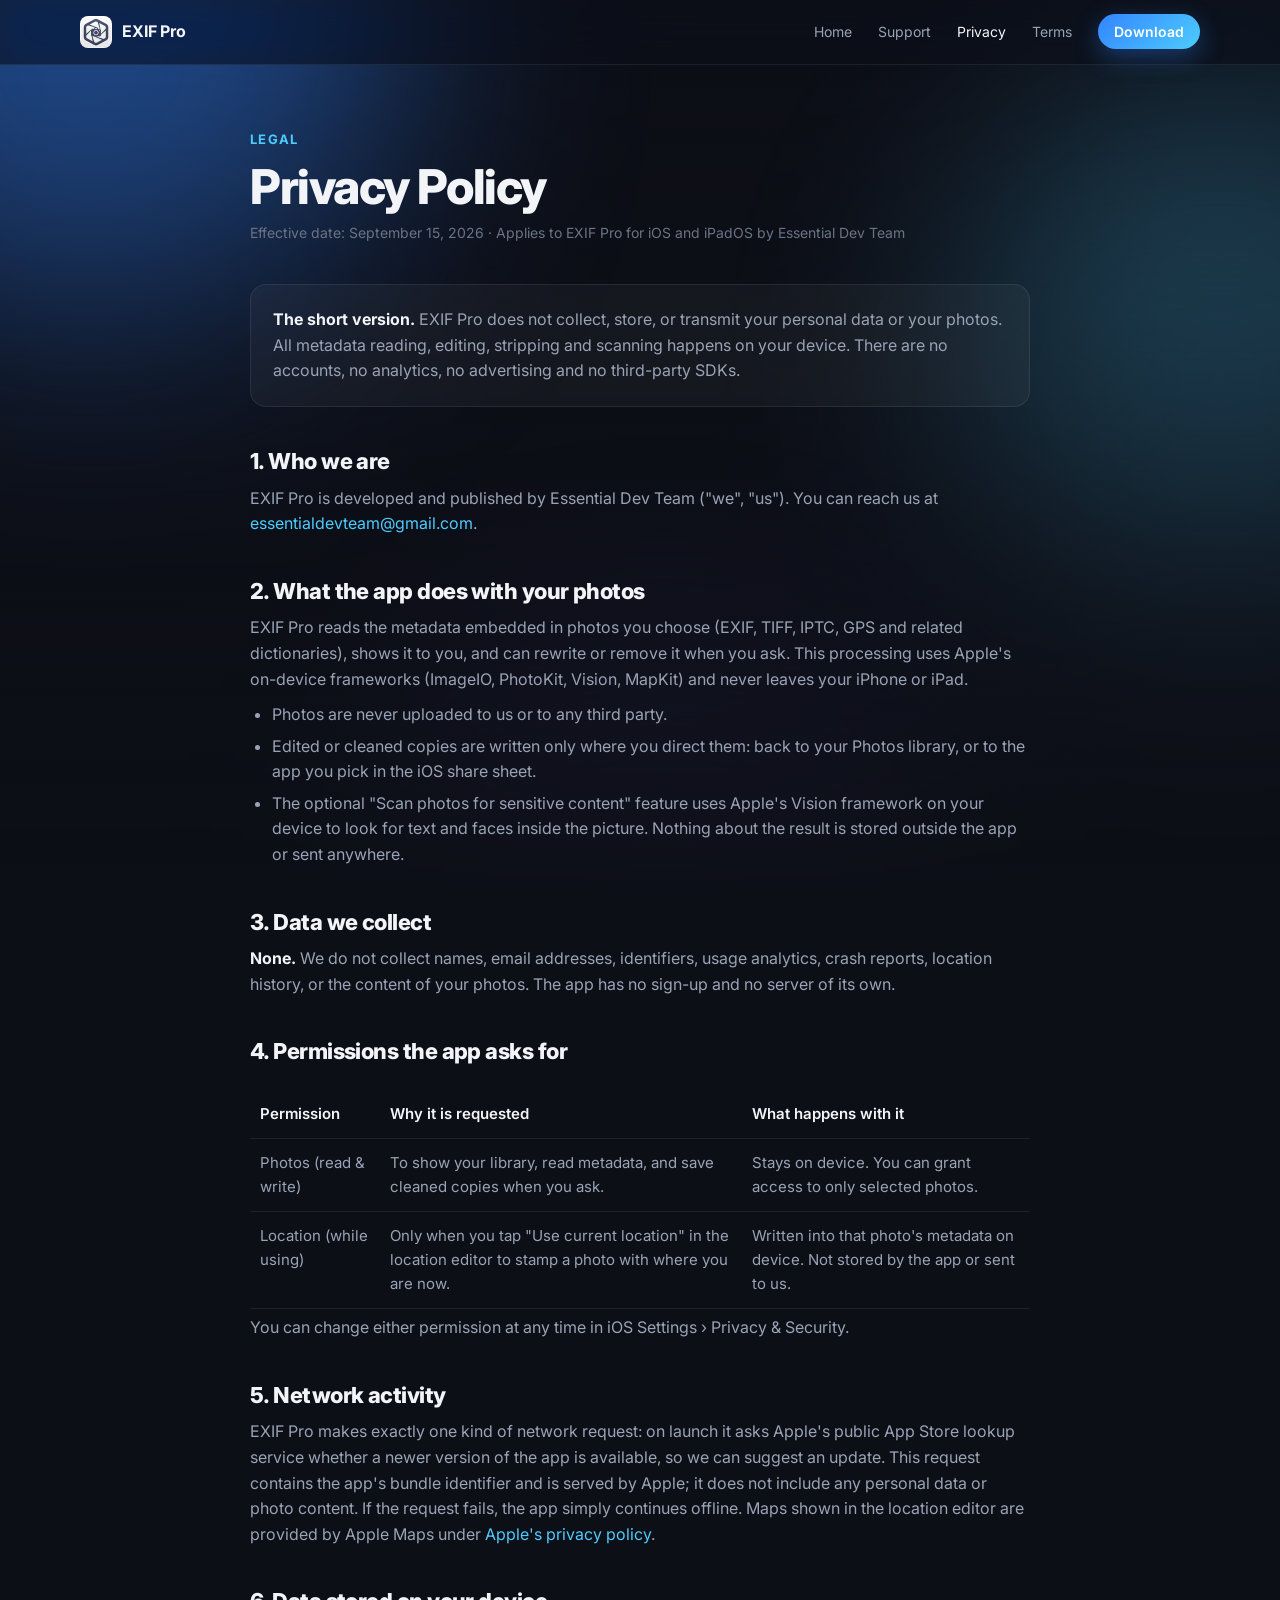
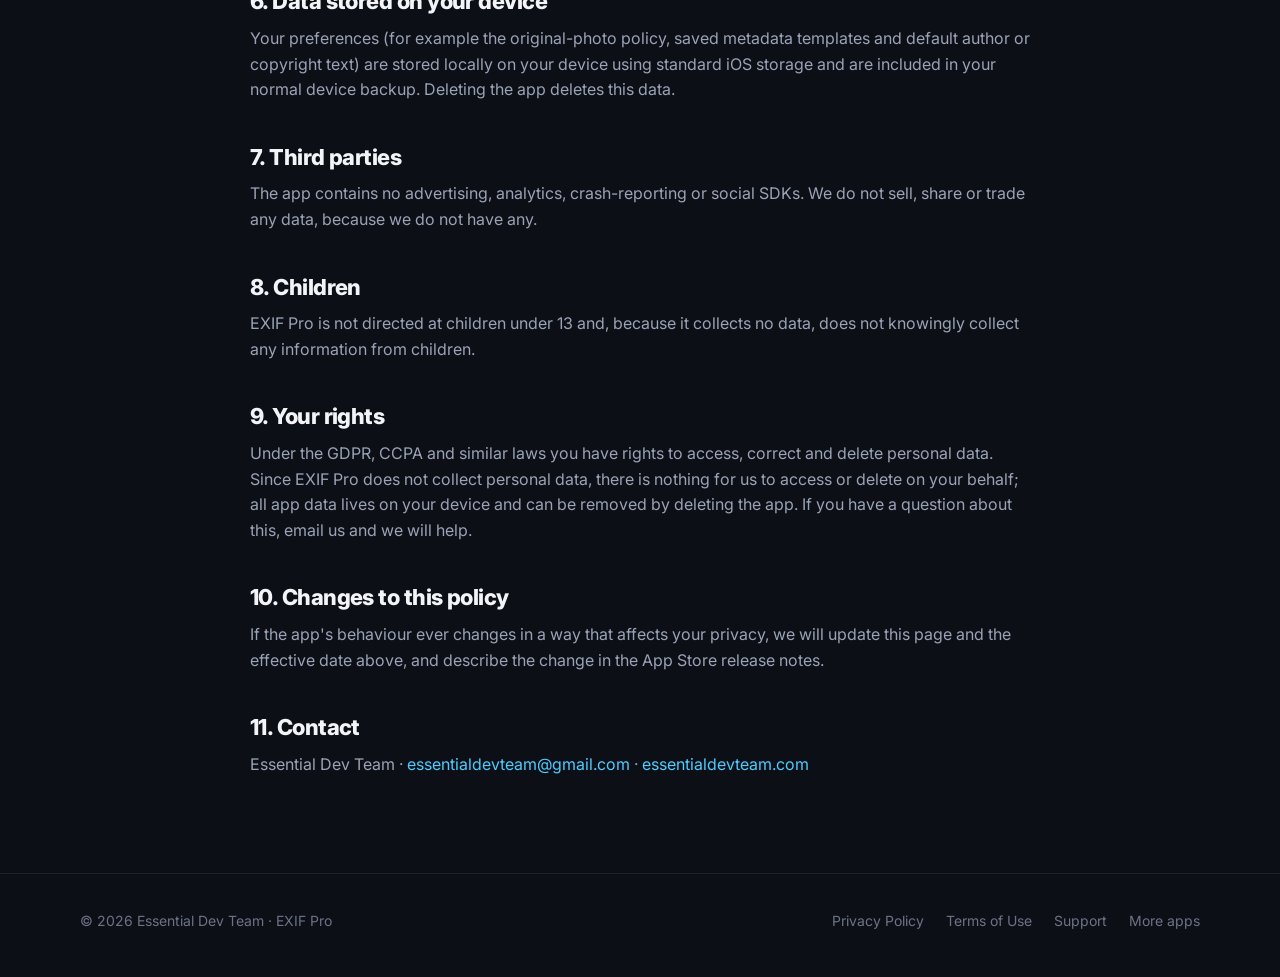
==== privacy.html @ 6c981240 "EXIF Pro website: landing, privacy policy, terms, support Co-Authored-By: Claude Fable 5.1 <noreply@" ====
<!DOCTYPE html>
<html lang="en">
<head>
  <meta charset="UTF-8" />
  <meta name="viewport" content="width=device-width, initial-scale=1.0" />
  <title>Privacy Policy — EXIF Pro</title>
  <meta name="description" content="EXIF Pro privacy policy. The app processes photos entirely on your device, collects no personal data, and uses no analytics, ads or accounts." />
  <link rel="icon" type="image/png" href="assets/icon-64.png" />
  <link rel="apple-touch-icon" href="assets/icon-180.png" />
  <link rel="preconnect" href="https://fonts.googleapis.com" />
  <link rel="preconnect" href="https://fonts.gstatic.com" crossorigin />
  <link href="https://fonts.googleapis.com/css2?family=Inter:wght@400;500;600;700;800&display=swap" rel="stylesheet" />
  <link rel="stylesheet" href="style.css" />
</head>
<body>
  <div class="aurora" aria-hidden="true"><span class="o1"></span><span class="o2"></span><span class="o3"></span></div>

  <header class="nav">
    <div class="container">
      <a class="brand" href="index.html"><img src="assets/icon-64.png" alt="" width="32" height="32" /> EXIF Pro</a>
      <button class="nav-toggle" id="navToggle" aria-label="Toggle menu" aria-expanded="false">☰</button>
      <ul class="nav-links" id="navLinks">
        <li><a href="index.html">Home</a></li>
        <li><a href="support.html">Support</a></li>
        <li><a href="privacy.html" class="active">Privacy</a></li>
        <li><a href="terms.html">Terms</a></li>
        <li><a class="cta" href="https://apps.apple.com/app/id6774123180">Download</a></li>
      </ul>
    </div>
  </header>

  <main class="page">
    <div class="container">
      <div class="kicker">Legal</div>
      <h1>Privacy Policy</h1>
      <p class="meta">Effective date: September 15, 2026 · Applies to EXIF Pro for iOS and iPadOS by Essential Dev Team</p>

      <div class="box">
        <p><b style="color:var(--text)">The short version.</b> EXIF Pro does not collect, store, or transmit your personal data or your photos. All metadata reading, editing, stripping and scanning happens on your device. There are no accounts, no analytics, no advertising and no third-party SDKs.</p>
      </div>

      <h2>1. Who we are</h2>
      <p>EXIF Pro is developed and published by Essential Dev Team ("we", "us"). You can reach us at <a href="mailto:essentialdevteam@gmail.com">essentialdevteam@gmail.com</a>.</p>

      <h2>2. What the app does with your photos</h2>
      <p>EXIF Pro reads the metadata embedded in photos you choose (EXIF, TIFF, IPTC, GPS and related dictionaries), shows it to you, and can rewrite or remove it when you ask. This processing uses Apple's on-device frameworks (ImageIO, PhotoKit, Vision, MapKit) and never leaves your iPhone or iPad.</p>
      <ul>
        <li>Photos are never uploaded to us or to any third party.</li>
        <li>Edited or cleaned copies are written only where you direct them: back to your Photos library, or to the app you pick in the iOS share sheet.</li>
        <li>The optional "Scan photos for sensitive content" feature uses Apple's Vision framework on your device to look for text and faces inside the picture. Nothing about the result is stored outside the app or sent anywhere.</li>
      </ul>

      <h2>3. Data we collect</h2>
      <p><b style="color:var(--text)">None.</b> We do not collect names, email addresses, identifiers, usage analytics, crash reports, location history, or the content of your photos. The app has no sign-up and no server of its own.</p>

      <h2>4. Permissions the app asks for</h2>
      <div class="table-wrap">
      <table>
        <tr><th>Permission</th><th>Why it is requested</th><th>What happens with it</th></tr>
        <tr><td>Photos (read &amp; write)</td><td>To show your library, read metadata, and save cleaned copies when you ask.</td><td>Stays on device. You can grant access to only selected photos.</td></tr>
        <tr><td>Location (while using)</td><td>Only when you tap "Use current location" in the location editor to stamp a photo with where you are now.</td><td>Written into that photo's metadata on device. Not stored by the app or sent to us.</td></tr>
      </table>
      </div>
      <p>You can change either permission at any time in iOS Settings › Privacy &amp; Security.</p>

      <h2>5. Network activity</h2>
      <p>EXIF Pro makes exactly one kind of network request: on launch it asks Apple's public App Store lookup service whether a newer version of the app is available, so we can suggest an update. This request contains the app's bundle identifier and is served by Apple; it does not include any personal data or photo content. If the request fails, the app simply continues offline. Maps shown in the location editor are provided by Apple Maps under <a href="https://www.apple.com/legal/privacy/">Apple's privacy policy</a>.</p>

      <h2>6. Data stored on your device</h2>
      <p>Your preferences (for example the original-photo policy, saved metadata templates and default author or copyright text) are stored locally on your device using standard iOS storage and are included in your normal device backup. Deleting the app deletes this data.</p>

      <h2>7. Third parties</h2>
      <p>The app contains no advertising, analytics, crash-reporting or social SDKs. We do not sell, share or trade any data, because we do not have any.</p>

      <h2>8. Children</h2>
      <p>EXIF Pro is not directed at children under 13 and, because it collects no data, does not knowingly collect any information from children.</p>

      <h2>9. Your rights</h2>
      <p>Under the GDPR, CCPA and similar laws you have rights to access, correct and delete personal data. Since EXIF Pro does not collect personal data, there is nothing for us to access or delete on your behalf; all app data lives on your device and can be removed by deleting the app. If you have a question about this, email us and we will help.</p>

      <h2>10. Changes to this policy</h2>
      <p>If the app's behaviour ever changes in a way that affects your privacy, we will update this page and the effective date above, and describe the change in the App Store release notes.</p>

      <h2>11. Contact</h2>
      <p>Essential Dev Team · <a href="mailto:essentialdevteam@gmail.com">essentialdevteam@gmail.com</a> · <a href="https://essentialdevteam.com/">essentialdevteam.com</a></p>
    </div>
  </main>

  <footer>
    <div class="container">
      <div>© <span id="year"></span> Essential Dev Team · EXIF Pro</div>
      <nav>
        <a href="privacy.html">Privacy Policy</a>
        <a href="terms.html">Terms of Use</a>
        <a href="support.html">Support</a>
        <a href="https://apps.apple.com/us/developer/dumitru-bumbu/id1868107712">More apps</a>
      </nav>
    </div>
  </footer>

  <script>
    document.getElementById('year').textContent = new Date().getFullYear();
    const toggle = document.getElementById('navToggle'), links = document.getElementById('navLinks');
    toggle.addEventListener('click', () => { toggle.setAttribute('aria-expanded', links.classList.toggle('open')); });
  </script>
</body>
</html>
---- style.css ----
/* EXIF Pro — site styles (Dark Aurora Glow, matches the app's onboarding) */
*, *::before, *::after { box-sizing: border-box; margin: 0; padding: 0; }

:root {
  --ink:        #0d0f17;
  --ink-2:      #12151f;
  --ink-3:      #181c28;
  --line:       rgba(255,255,255,.08);
  --line-2:     rgba(255,255,255,.14);
  --text:       #f2f4f8;
  --muted:      #9aa3b5;
  --faint:      #6b7385;
  --blue:       #3385ff;
  --cyan:       #4dccff;
  --violet:     #8061ff;
  --orchid:     #c773ff;
  --teal:       #1abda8;
  --green:      #59d980;
  --accent:     linear-gradient(135deg, var(--blue), var(--cyan));
  --radius:     16px;
  --radius-lg:  28px;
  --shadow:     0 20px 60px rgba(0,0,0,.45);
  --max:        1120px;
  --ease:       cubic-bezier(.2,.7,.2,1);
}

html { scroll-behavior: smooth; -webkit-text-size-adjust: 100%; }
body {
  font-family: 'Inter', -apple-system, BlinkMacSystemFont, 'SF Pro Text', system-ui, sans-serif;
  background: var(--ink);
  color: var(--text);
  line-height: 1.6;
  -webkit-font-smoothing: antialiased;
  overflow-x: hidden;
}
a { color: inherit; text-decoration: none; }
img, video { max-width: 100%; display: block; }
.container { width: min(var(--max), 100% - 40px); margin-inline: auto; }
.sr-only { position: absolute; width: 1px; height: 1px; overflow: hidden; clip: rect(0 0 0 0); }

/* ─── Aurora background ───────────────────────────────────────────── */
.aurora {
  position: fixed; inset: 0; z-index: -1; overflow: hidden; background: var(--ink);
}
.aurora span {
  position: absolute; border-radius: 50%; filter: blur(120px); opacity: .5;
  will-change: transform;
  animation: drift 26s var(--ease) infinite alternate;
}
.aurora .o1 { width: 620px; height: 620px; background: var(--blue);   left: -220px; top: -260px; }
.aurora .o2 { width: 520px; height: 520px; background: var(--cyan);   right: -200px; top: 120px; opacity: .38; animation-duration: 31s; animation-delay: -8s; }
.aurora .o3 { width: 560px; height: 560px; background: var(--violet); left: 30%; bottom: -320px; opacity: .3; animation-duration: 37s; animation-delay: -15s; }
.aurora::after {
  content: ""; position: absolute; inset: 0;
  background: linear-gradient(180deg, transparent 0%, rgba(13,15,23,.75) 70%, var(--ink) 100%);
}
@keyframes drift {
  0%   { transform: translate(0,0) scale(1); }
  50%  { transform: translate(60px,-40px) scale(1.06); }
  100% { transform: translate(-40px,50px) scale(.96); }
}

/* ─── Nav ─────────────────────────────────────────────────────────── */
.nav {
  position: sticky; top: 0; z-index: 50;
  backdrop-filter: saturate(160%) blur(18px); -webkit-backdrop-filter: saturate(160%) blur(18px);
  background: rgba(13,15,23,.62); border-bottom: 1px solid var(--line);
}
.nav .container { display: flex; align-items: center; justify-content: space-between; height: 64px; }
.brand { display: flex; align-items: center; gap: 10px; font-weight: 700; letter-spacing: -.01em; }
.brand img { width: 32px; height: 32px; border-radius: 8px; }
.nav-links { display: flex; align-items: center; gap: 26px; list-style: none; }
.nav-links a { font-size: 14px; color: var(--muted); transition: color .2s; }
.nav-links a:hover, .nav-links a.active { color: var(--text); }
.nav-links .cta {
  color: #fff; background: var(--accent); padding: 9px 16px; border-radius: 999px; font-weight: 600;
  box-shadow: 0 8px 24px rgba(51,133,255,.35);
}
.nav-toggle { display: none; background: none; border: 0; color: var(--text); font-size: 26px; cursor: pointer; }
@media (max-width: 760px) {
  .nav-toggle { display: block; }
  .nav-links {
    position: absolute; top: 64px; left: 0; right: 0; flex-direction: column; align-items: stretch; gap: 0;
    background: rgba(13,15,23,.96); border-bottom: 1px solid var(--line); display: none;
  }
  .nav-links.open { display: flex; }
  .nav-links li a { display: block; padding: 16px 20px; }
  .nav-links .cta { border-radius: 0; box-shadow: none; }
}

/* ─── Buttons ─────────────────────────────────────────────────────── */
.btn {
  display: inline-flex; align-items: center; gap: 10px; padding: 14px 22px; border-radius: 999px;
  font-weight: 600; font-size: 15px; transition: transform .2s var(--ease), box-shadow .2s;
}
.btn:active { transform: scale(.97); }
.btn-primary { color: #fff; background: var(--accent); box-shadow: 0 12px 34px rgba(51,133,255,.4); }
.btn-primary:hover { box-shadow: 0 16px 44px rgba(77,204,255,.5); transform: translateY(-1px); }
.btn-ghost { color: var(--text); background: rgba(255,255,255,.07); border: 1px solid var(--line-2); }
.btn-ghost:hover { background: rgba(255,255,255,.11); }
.btn svg { width: 20px; height: 20px; }

/* ─── Hero ────────────────────────────────────────────────────────── */
.hero { padding: 72px 0 40px; }
.hero .container { display: grid; grid-template-columns: 1.1fr .9fr; gap: 48px; align-items: center; }
.eyebrow {
  display: inline-flex; align-items: center; gap: 8px; font-size: 12.5px; font-weight: 600; letter-spacing: .08em;
  text-transform: uppercase; color: var(--cyan); background: rgba(77,204,255,.1); border: 1px solid rgba(77,204,255,.25);
  padding: 6px 12px; border-radius: 999px; margin-bottom: 22px;
}
.eyebrow::before { content: ""; width: 7px; height: 7px; border-radius: 50%; background: var(--cyan); box-shadow: 0 0 12px var(--cyan); }
h1 { font-size: clamp(38px, 5.6vw, 64px); line-height: 1.04; letter-spacing: -.03em; font-weight: 800; }
h1 .grad { background: var(--accent); -webkit-background-clip: text; background-clip: text; color: transparent; }
.lead { font-size: 19px; color: var(--muted); margin: 22px 0 32px; max-width: 520px; }
.hero-actions { display: flex; gap: 14px; flex-wrap: wrap; align-items: center; }
.hero-note { margin-top: 18px; font-size: 13px; color: var(--faint); }

.phone-wrap { position: relative; display: flex; justify-content: center; }
.phone {
  width: 300px; aspect-ratio: 402 / 874; border-radius: 48px; padding: 10px;
  background: #0a0b10; border: 1px solid rgba(255,255,255,.16);
  box-shadow: var(--shadow), 0 0 0 1px rgba(0,0,0,.6), 0 0 120px rgba(51,133,255,.28);
  position: relative; z-index: 2;
  animation: float 7s ease-in-out infinite;
}
.phone .screen { width: 100%; height: 100%; border-radius: 39px; overflow: hidden; background: #000; }
.phone .screen img, .phone .screen video { width: 100%; height: 100%; object-fit: cover; }
@keyframes float { 0%,100% { transform: translateY(0) } 50% { transform: translateY(-12px) } }

.chip {
  position: absolute; z-index: 3; display: flex; align-items: center; gap: 8px;
  padding: 10px 14px; border-radius: 14px; font-size: 13px; font-weight: 600;
  background: rgba(24,28,40,.85); border: 1px solid var(--line-2);
  backdrop-filter: blur(12px); -webkit-backdrop-filter: blur(12px);
  box-shadow: 0 10px 30px rgba(0,0,0,.4);
  animation: chip-in .9s var(--ease) both, float 6s ease-in-out infinite;
}
.chip svg { width: 18px; height: 18px; }
.chip.c1 { left: 0; top: 14%;  animation-delay: .3s, .5s; }
.chip.c2 { right: -6px; top: 42%; animation-delay: .55s, 1.6s; }
.chip.c3 { left: 8px; bottom: 14%; animation-delay: .8s, 2.4s; }
.chip .dot { width: 8px; height: 8px; border-radius: 50%; }
@keyframes chip-in { from { opacity: 0; transform: translateY(14px) scale(.96) } to { opacity: 1; transform: none } }
@media (max-width: 880px) {
  .hero .container { grid-template-columns: 1fr; text-align: center; }
  .lead { margin-inline: auto; }
  .hero-actions { justify-content: center; }
  .chip.c1 { left: 4%; } .chip.c2 { right: 4%; } .chip.c3 { left: 6%; }
  .phone { width: 260px; }
}

/* ─── Trust strip ─────────────────────────────────────────────────── */
.trust { padding: 22px 0 8px; }
.trust ul { list-style: none; display: flex; flex-wrap: wrap; justify-content: center; gap: 10px 26px; color: var(--muted); font-size: 14px; }
.trust li { display: flex; align-items: center; gap: 8px; }
.trust svg { width: 16px; height: 16px; color: var(--green); }

/* ─── Sections ────────────────────────────────────────────────────── */
section { padding: 88px 0; }
.section-head { max-width: 640px; margin-bottom: 44px; }
.section-head.center { text-align: center; margin-inline: auto; }
.kicker { font-size: 13px; font-weight: 700; letter-spacing: .1em; text-transform: uppercase; color: var(--cyan); margin-bottom: 12px; }
h2 { font-size: clamp(28px, 3.8vw, 42px); letter-spacing: -.025em; line-height: 1.12; font-weight: 800; }
.section-head p { color: var(--muted); font-size: 17px; margin-top: 14px; }

.grid { display: grid; gap: 18px; grid-template-columns: repeat(3, 1fr); }
@media (max-width: 900px) { .grid { grid-template-columns: repeat(2, 1fr); } }
@media (max-width: 560px) { .grid { grid-template-columns: 1fr; } }

.card {
  background: rgba(255,255,255,.04); border: 1px solid var(--line); border-radius: var(--radius-lg);
  padding: 26px; transition: transform .35s var(--ease), border-color .3s, background .3s;
  position: relative; overflow: hidden;
}
.card::before {
  content: ""; position: absolute; inset: -1px; border-radius: inherit; pointer-events: none; opacity: 0;
  background: radial-gradient(360px 200px at var(--mx, 50%) var(--my, 0%), rgba(77,204,255,.16), transparent 70%);
  transition: opacity .3s;
}
.card:hover { transform: translateY(-4px); border-color: var(--line-2); background: rgba(255,255,255,.06); }
.card:hover::before { opacity: 1; }
.card .icon {
  width: 46px; height: 46px; border-radius: 14px; display: grid; place-items: center; margin-bottom: 18px;
  background: rgba(51,133,255,.14); color: var(--cyan); border: 1px solid rgba(77,204,255,.25);
}
.card .icon svg { width: 22px; height: 22px; }
.card.violet .icon { background: rgba(128,97,255,.16); color: var(--orchid); border-color: rgba(199,115,255,.3); }
.card.teal .icon   { background: rgba(26,189,168,.14); color: var(--green);  border-color: rgba(89,217,128,.3); }
.card h3 { font-size: 18px; margin-bottom: 8px; letter-spacing: -.01em; }
.card p { color: var(--muted); font-size: 15px; }

/* ─── Showcase (text + phone) ─────────────────────────────────────── */
.showcase .container { display: grid; grid-template-columns: 1fr 1fr; gap: 56px; align-items: center; }
.showcase.flip .container > :first-child { order: 2; }
.showcase ul { list-style: none; margin-top: 22px; display: grid; gap: 12px; }
.showcase li { display: flex; gap: 12px; color: var(--muted); font-size: 15.5px; }
.showcase li svg { flex: none; width: 20px; height: 20px; color: var(--cyan); margin-top: 2px; }
.showcase li b { color: var(--text); font-weight: 600; }
.showcase .phone { width: 280px; animation: none; margin-inline: auto; }
@media (max-width: 860px) {
  .showcase .container { grid-template-columns: 1fr; gap: 36px; }
  .showcase.flip .container > :first-child { order: 0; }
}

/* ─── Gallery ─────────────────────────────────────────────────────── */
.toggle {
  display: inline-flex; padding: 4px; border-radius: 999px; background: rgba(255,255,255,.06); border: 1px solid var(--line);
  margin: 0 auto 30px; position: relative;
}
.toggle button {
  background: none; border: 0; color: var(--muted); font: inherit; font-weight: 600; font-size: 14px;
  padding: 9px 18px; border-radius: 999px; cursor: pointer; transition: color .2s, background .2s;
}
.toggle button[aria-pressed="true"] { color: var(--text); background: rgba(255,255,255,.12); }
.gallery {
  display: flex; gap: 22px; overflow-x: auto; scroll-snap-type: x mandatory; padding: 10px 6px 26px;
  scrollbar-width: none;
}
.gallery::-webkit-scrollbar { display: none; }
.gallery figure { flex: none; width: 230px; scroll-snap-align: center; text-align: center; }
.gallery .shot {
  border-radius: 34px; padding: 7px; background: #0a0b10; border: 1px solid rgba(255,255,255,.14);
  box-shadow: 0 18px 44px rgba(0,0,0,.45); overflow: hidden;
}
.gallery .shot img { border-radius: 28px; aspect-ratio: 402 / 874; object-fit: cover; }
.gallery figcaption { margin-top: 14px; font-size: 14px; color: var(--muted); font-weight: 500; }
.gallery img[data-theme] { transition: opacity .25s; }

/* ─── Privacy callout ─────────────────────────────────────────────── */
.callout {
  border-radius: var(--radius-lg); padding: 44px; position: relative; overflow: hidden;
  background: linear-gradient(135deg, rgba(51,133,255,.16), rgba(128,97,255,.12));
  border: 1px solid rgba(77,204,255,.25);
}
.callout::after {
  content: ""; position: absolute; width: 420px; height: 420px; right: -160px; top: -200px; border-radius: 50%;
  background: var(--cyan); filter: blur(120px); opacity: .25; pointer-events: none;
}
.callout .grid { margin-top: 28px; }
.stat { padding: 18px 20px; border-radius: var(--radius); background: rgba(13,15,23,.55); border: 1px solid var(--line); }
.stat b { display: block; font-size: 30px; letter-spacing: -.02em; background: var(--accent); -webkit-background-clip: text; background-clip: text; color: transparent; }
.stat span { color: var(--muted); font-size: 14px; }

/* ─── FAQ ─────────────────────────────────────────────────────────── */
.faq details {
  border-top: 1px solid var(--line); padding: 18px 0;
}
.faq details:last-child { border-bottom: 1px solid var(--line); }
.faq summary { cursor: pointer; font-weight: 600; font-size: 17px; list-style: none; display: flex; justify-content: space-between; align-items: center; gap: 16px; }
.faq summary::-webkit-details-marker { display: none; }
.faq summary::after { content: "+"; color: var(--cyan); font-size: 22px; font-weight: 300; transition: transform .25s; }
.faq details[open] summary::after { transform: rotate(45deg); }
.faq p { color: var(--muted); margin-top: 12px; font-size: 15.5px; max-width: 720px; }

/* ─── Download CTA ────────────────────────────────────────────────── */
.download { text-align: center; }
.download .icon-big { width: 96px; height: 96px; border-radius: 24px; margin: 0 auto 24px; box-shadow: 0 20px 60px rgba(51,133,255,.35); }
.download p { color: var(--muted); max-width: 520px; margin: 14px auto 30px; }

/* ─── Footer ──────────────────────────────────────────────────────── */
footer { border-top: 1px solid var(--line); padding: 36px 0 44px; color: var(--faint); font-size: 14px; }
footer .container { display: flex; flex-wrap: wrap; gap: 16px 28px; align-items: center; justify-content: space-between; }
footer nav { display: flex; gap: 22px; flex-wrap: wrap; }
footer a:hover { color: var(--text); }

/* ─── Legal pages ─────────────────────────────────────────────────── */
.page { padding: 64px 0 96px; }
.page .container { max-width: 780px; }
.page h1 { font-size: clamp(32px, 4.6vw, 48px); }
.page .meta { color: var(--faint); font-size: 14px; margin: 10px 0 40px; }
.page h2 { font-size: 22px; margin: 42px 0 12px; }
.page h3 { font-size: 17px; margin: 24px 0 8px; }
.page p, .page li { color: var(--muted); font-size: 16px; }
.page ul { padding-left: 22px; margin: 10px 0; display: grid; gap: 6px; }
.page a:not(.btn) { color: var(--cyan); }
.page a:not(.btn):hover { text-decoration: underline; }
.page .box { margin-top: 20px; padding: 22px; border-radius: var(--radius); background: rgba(255,255,255,.04); border: 1px solid var(--line); }
.page table { width: 100%; border-collapse: collapse; margin: 14px 0 6px; font-size: 15px; }
.page th, .page td { text-align: left; padding: 12px 10px; border-bottom: 1px solid var(--line); color: var(--muted); vertical-align: top; }
.page th { color: var(--text); font-weight: 600; }
.page .table-wrap { overflow-x: auto; }

/* ─── Support cards ───────────────────────────────────────────────── */
.support-grid { display: grid; grid-template-columns: repeat(3, 1fr); gap: 16px; margin: 30px 0 10px; }
.support-grid a.card { display: block; }
.support-grid .card h3 { font-size: 16px; }
@media (max-width: 720px) { .support-grid { grid-template-columns: 1fr; } }

/* ─── Reveal on scroll ────────────────────────────────────────────── */
.reveal { opacity: 0; transform: translateY(22px); transition: opacity .7s var(--ease), transform .7s var(--ease); }
.reveal.in { opacity: 1; transform: none; }
.reveal[data-delay="1"] { transition-delay: .08s; }
.reveal[data-delay="2"] { transition-delay: .16s; }
.reveal[data-delay="3"] { transition-delay: .24s; }

@media (prefers-reduced-motion: reduce) {
  *, *::before, *::after { animation-duration: .001ms !important; animation-iteration-count: 1 !important; transition-duration: .001ms !important; }
  .reveal { opacity: 1; transform: none; }
  .aurora span { animation: none; }
}
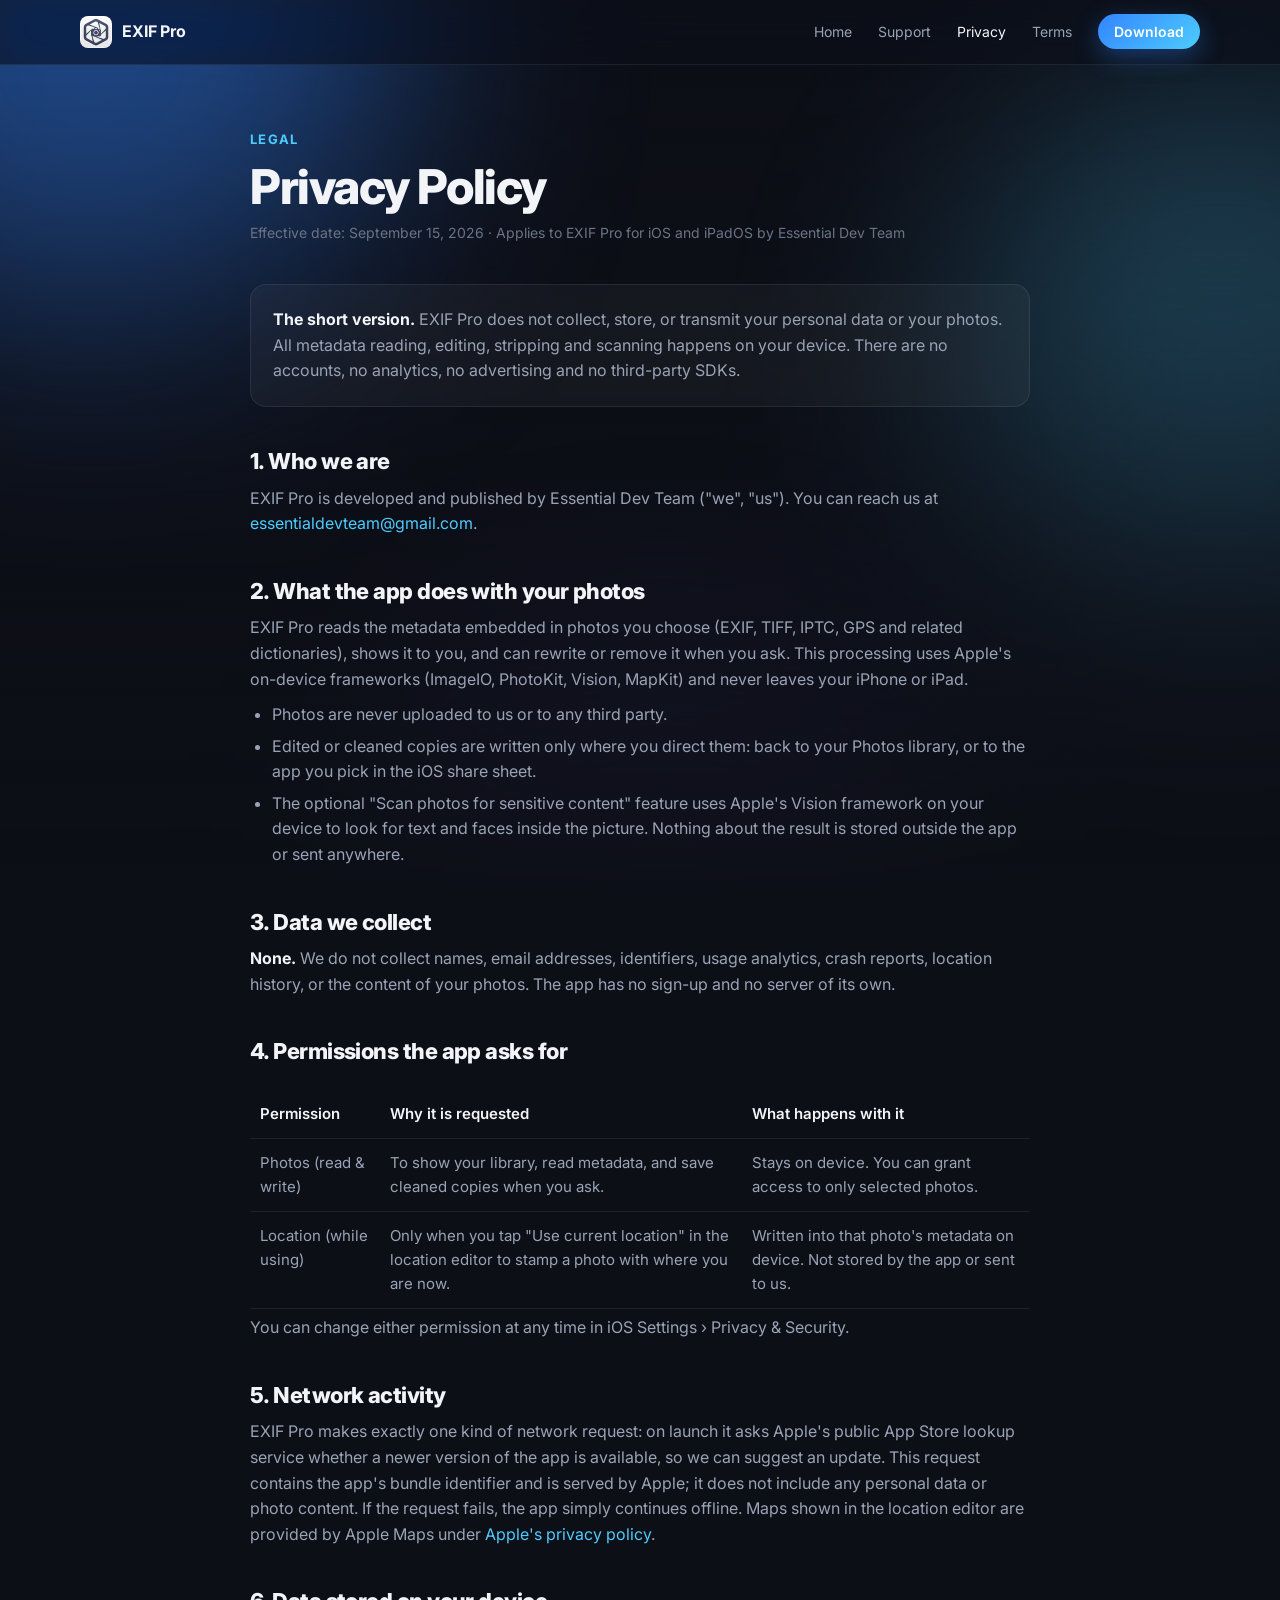
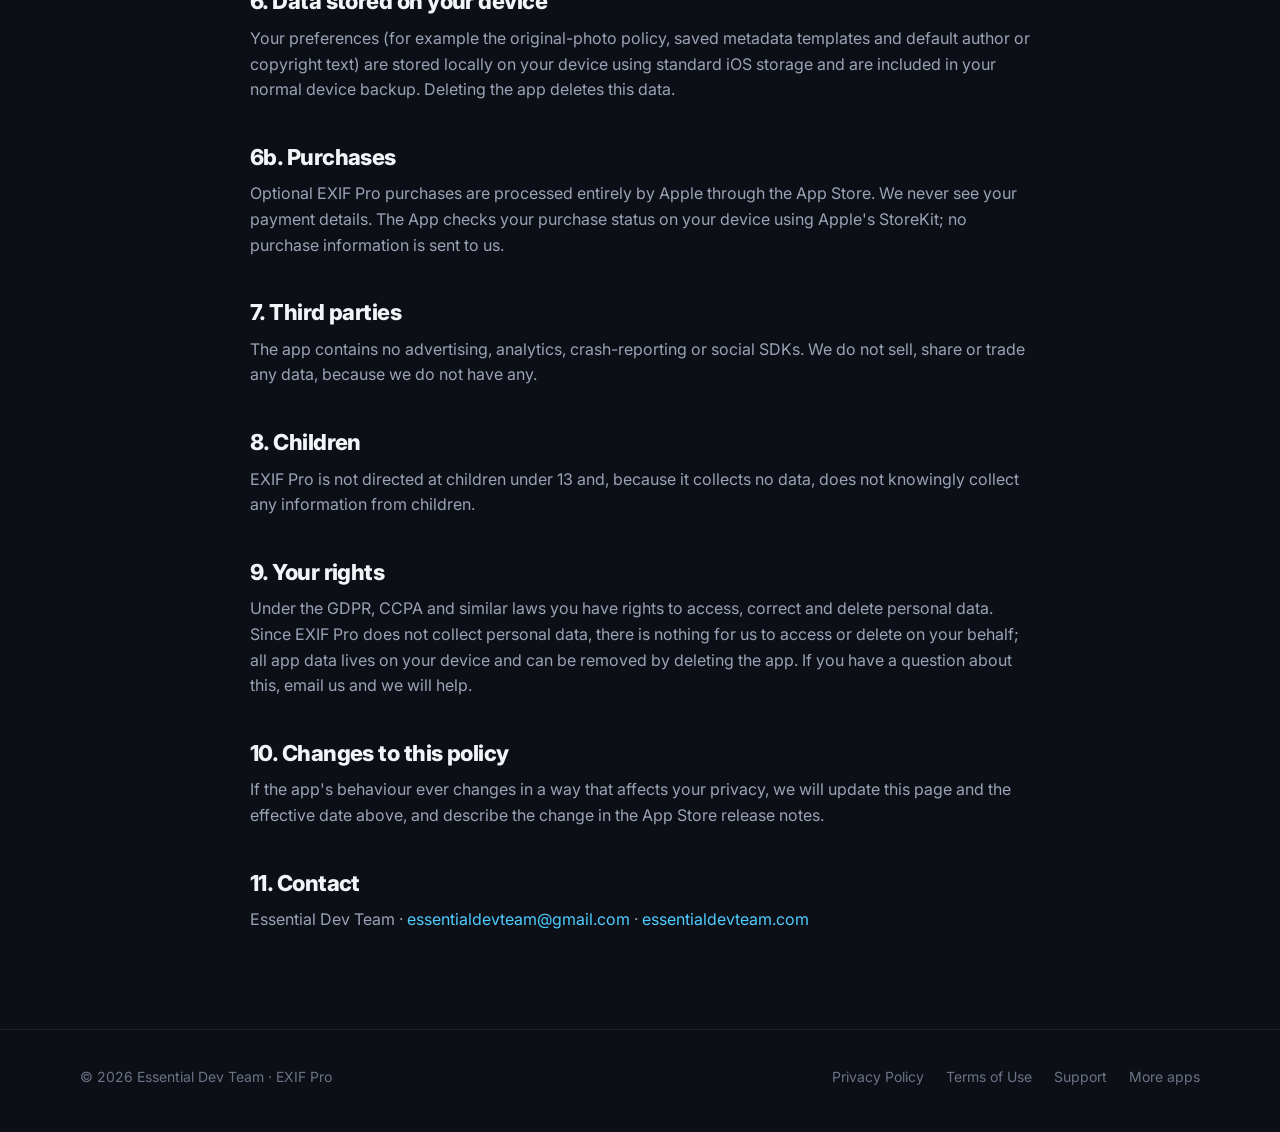
==== commit 65151fc1: "Describe free tier and EXIF Pro pricing; purchases section in privacy policy Co-Authored-By: Claude " ====
--- a/privacy.html
+++ b/privacy.html
@@ -69,6 +69,9 @@
       <h2>6. Data stored on your device</h2>
       <p>Your preferences (for example the original-photo policy, saved metadata templates and default author or copyright text) are stored locally on your device using standard iOS storage and are included in your normal device backup. Deleting the app deletes this data.</p>
 
+      <h2>6b. Purchases</h2>
+      <p>Optional EXIF Pro purchases are processed entirely by Apple through the App Store. We never see your payment details. The App checks your purchase status on your device using Apple's StoreKit; no purchase information is sent to us.</p>
+
       <h2>7. Third parties</h2>
       <p>The app contains no advertising, analytics, crash-reporting or social SDKs. We do not sell, share or trade any data, because we do not have any.</p>
 
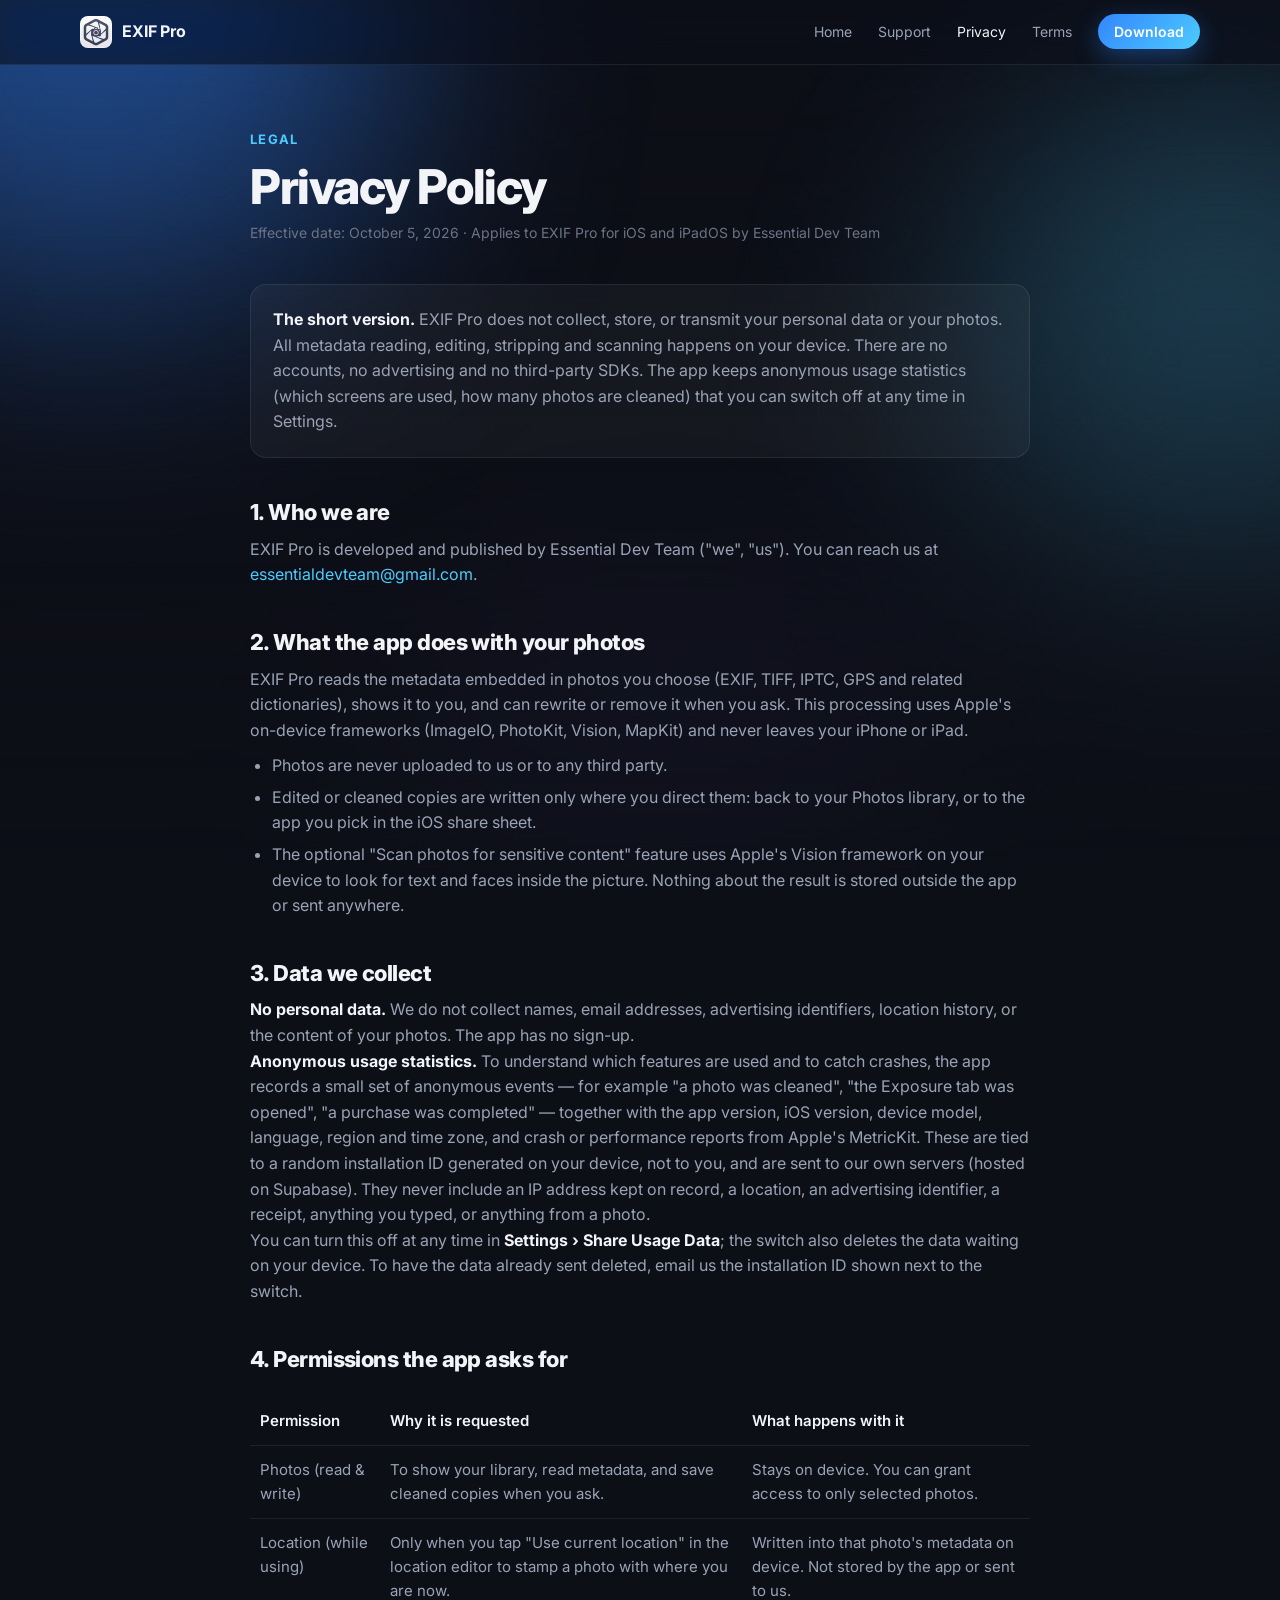
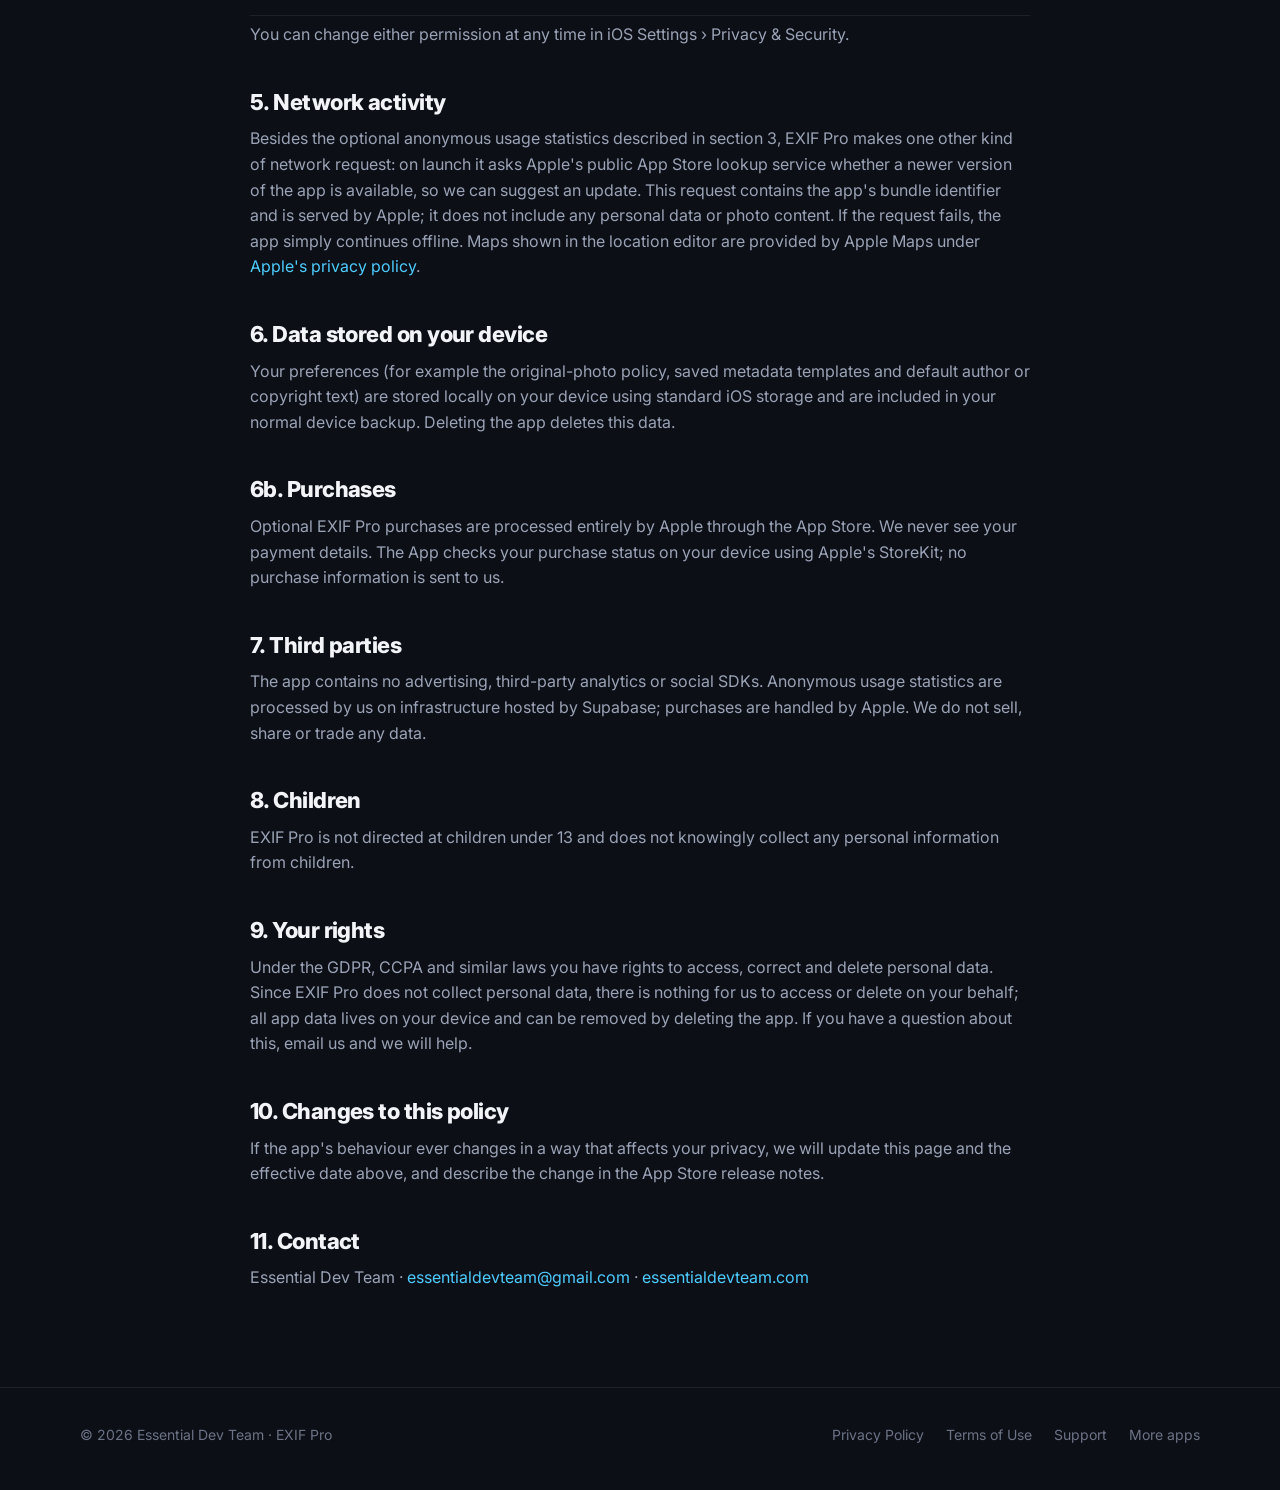
==== commit 18f6a956: "Layers redesign: new screenshots, dark-only screens section, inspector/strip copy, truthful analytic" ====
--- a/privacy.html
+++ b/privacy.html
@@ -4,7 +4,7 @@
   <meta charset="UTF-8" />
   <meta name="viewport" content="width=device-width, initial-scale=1.0" />
   <title>Privacy Policy — EXIF Pro</title>
-  <meta name="description" content="EXIF Pro privacy policy. The app processes photos entirely on your device, collects no personal data, and uses no analytics, ads or accounts." />
+  <meta name="description" content="EXIF Pro privacy policy. Photos are processed entirely on your device; no personal data, no ads, no accounts, and anonymous usage statistics you can switch off." />
   <link rel="icon" type="image/png" href="assets/icon-64.png" />
   <link rel="apple-touch-icon" href="assets/icon-180.png" />
   <link rel="preconnect" href="https://fonts.googleapis.com" />
@@ -33,10 +33,10 @@
     <div class="container">
       <div class="kicker">Legal</div>
       <h1>Privacy Policy</h1>
-      <p class="meta">Effective date: September 15, 2026 · Applies to EXIF Pro for iOS and iPadOS by Essential Dev Team</p>
+      <p class="meta">Effective date: October 5, 2026 · Applies to EXIF Pro for iOS and iPadOS by Essential Dev Team</p>
 
       <div class="box">
-        <p><b style="color:var(--text)">The short version.</b> EXIF Pro does not collect, store, or transmit your personal data or your photos. All metadata reading, editing, stripping and scanning happens on your device. There are no accounts, no analytics, no advertising and no third-party SDKs.</p>
+        <p><b style="color:var(--text)">The short version.</b> EXIF Pro does not collect, store, or transmit your personal data or your photos. All metadata reading, editing, stripping and scanning happens on your device. There are no accounts, no advertising and no third-party SDKs. The app keeps anonymous usage statistics (which screens are used, how many photos are cleaned) that you can switch off at any time in Settings.</p>
       </div>
 
       <h2>1. Who we are</h2>
@@ -51,7 +51,9 @@
       </ul>
 
       <h2>3. Data we collect</h2>
-      <p><b style="color:var(--text)">None.</b> We do not collect names, email addresses, identifiers, usage analytics, crash reports, location history, or the content of your photos. The app has no sign-up and no server of its own.</p>
+      <p><b style="color:var(--text)">No personal data.</b> We do not collect names, email addresses, advertising identifiers, location history, or the content of your photos. The app has no sign-up.</p>
+      <p><b style="color:var(--text)">Anonymous usage statistics.</b> To understand which features are used and to catch crashes, the app records a small set of anonymous events — for example "a photo was cleaned", "the Exposure tab was opened", "a purchase was completed" — together with the app version, iOS version, device model, language, region and time zone, and crash or performance reports from Apple's MetricKit. These are tied to a random installation ID generated on your device, not to you, and are sent to our own servers (hosted on Supabase). They never include an IP address kept on record, a location, an advertising identifier, a receipt, anything you typed, or anything from a photo.</p>
+      <p>You can turn this off at any time in <b style="color:var(--text)">Settings › Share Usage Data</b>; the switch also deletes the data waiting on your device. To have the data already sent deleted, email us the installation ID shown next to the switch.</p>
 
       <h2>4. Permissions the app asks for</h2>
       <div class="table-wrap">
@@ -64,7 +66,7 @@
       <p>You can change either permission at any time in iOS Settings › Privacy &amp; Security.</p>
 
       <h2>5. Network activity</h2>
-      <p>EXIF Pro makes exactly one kind of network request: on launch it asks Apple's public App Store lookup service whether a newer version of the app is available, so we can suggest an update. This request contains the app's bundle identifier and is served by Apple; it does not include any personal data or photo content. If the request fails, the app simply continues offline. Maps shown in the location editor are provided by Apple Maps under <a href="https://www.apple.com/legal/privacy/">Apple's privacy policy</a>.</p>
+      <p>Besides the optional anonymous usage statistics described in section 3, EXIF Pro makes one other kind of network request: on launch it asks Apple's public App Store lookup service whether a newer version of the app is available, so we can suggest an update. This request contains the app's bundle identifier and is served by Apple; it does not include any personal data or photo content. If the request fails, the app simply continues offline. Maps shown in the location editor are provided by Apple Maps under <a href="https://www.apple.com/legal/privacy/">Apple's privacy policy</a>.</p>
 
       <h2>6. Data stored on your device</h2>
       <p>Your preferences (for example the original-photo policy, saved metadata templates and default author or copyright text) are stored locally on your device using standard iOS storage and are included in your normal device backup. Deleting the app deletes this data.</p>
@@ -73,10 +75,10 @@
       <p>Optional EXIF Pro purchases are processed entirely by Apple through the App Store. We never see your payment details. The App checks your purchase status on your device using Apple's StoreKit; no purchase information is sent to us.</p>
 
       <h2>7. Third parties</h2>
-      <p>The app contains no advertising, analytics, crash-reporting or social SDKs. We do not sell, share or trade any data, because we do not have any.</p>
+      <p>The app contains no advertising, third-party analytics or social SDKs. Anonymous usage statistics are processed by us on infrastructure hosted by Supabase; purchases are handled by Apple. We do not sell, share or trade any data.</p>
 
       <h2>8. Children</h2>
-      <p>EXIF Pro is not directed at children under 13 and, because it collects no data, does not knowingly collect any information from children.</p>
+      <p>EXIF Pro is not directed at children under 13 and does not knowingly collect any personal information from children.</p>
 
       <h2>9. Your rights</h2>
       <p>Under the GDPR, CCPA and similar laws you have rights to access, correct and delete personal data. Since EXIF Pro does not collect personal data, there is nothing for us to access or delete on your behalf; all app data lives on your device and can be removed by deleting the app. If you have a question about this, email us and we will help.</p>
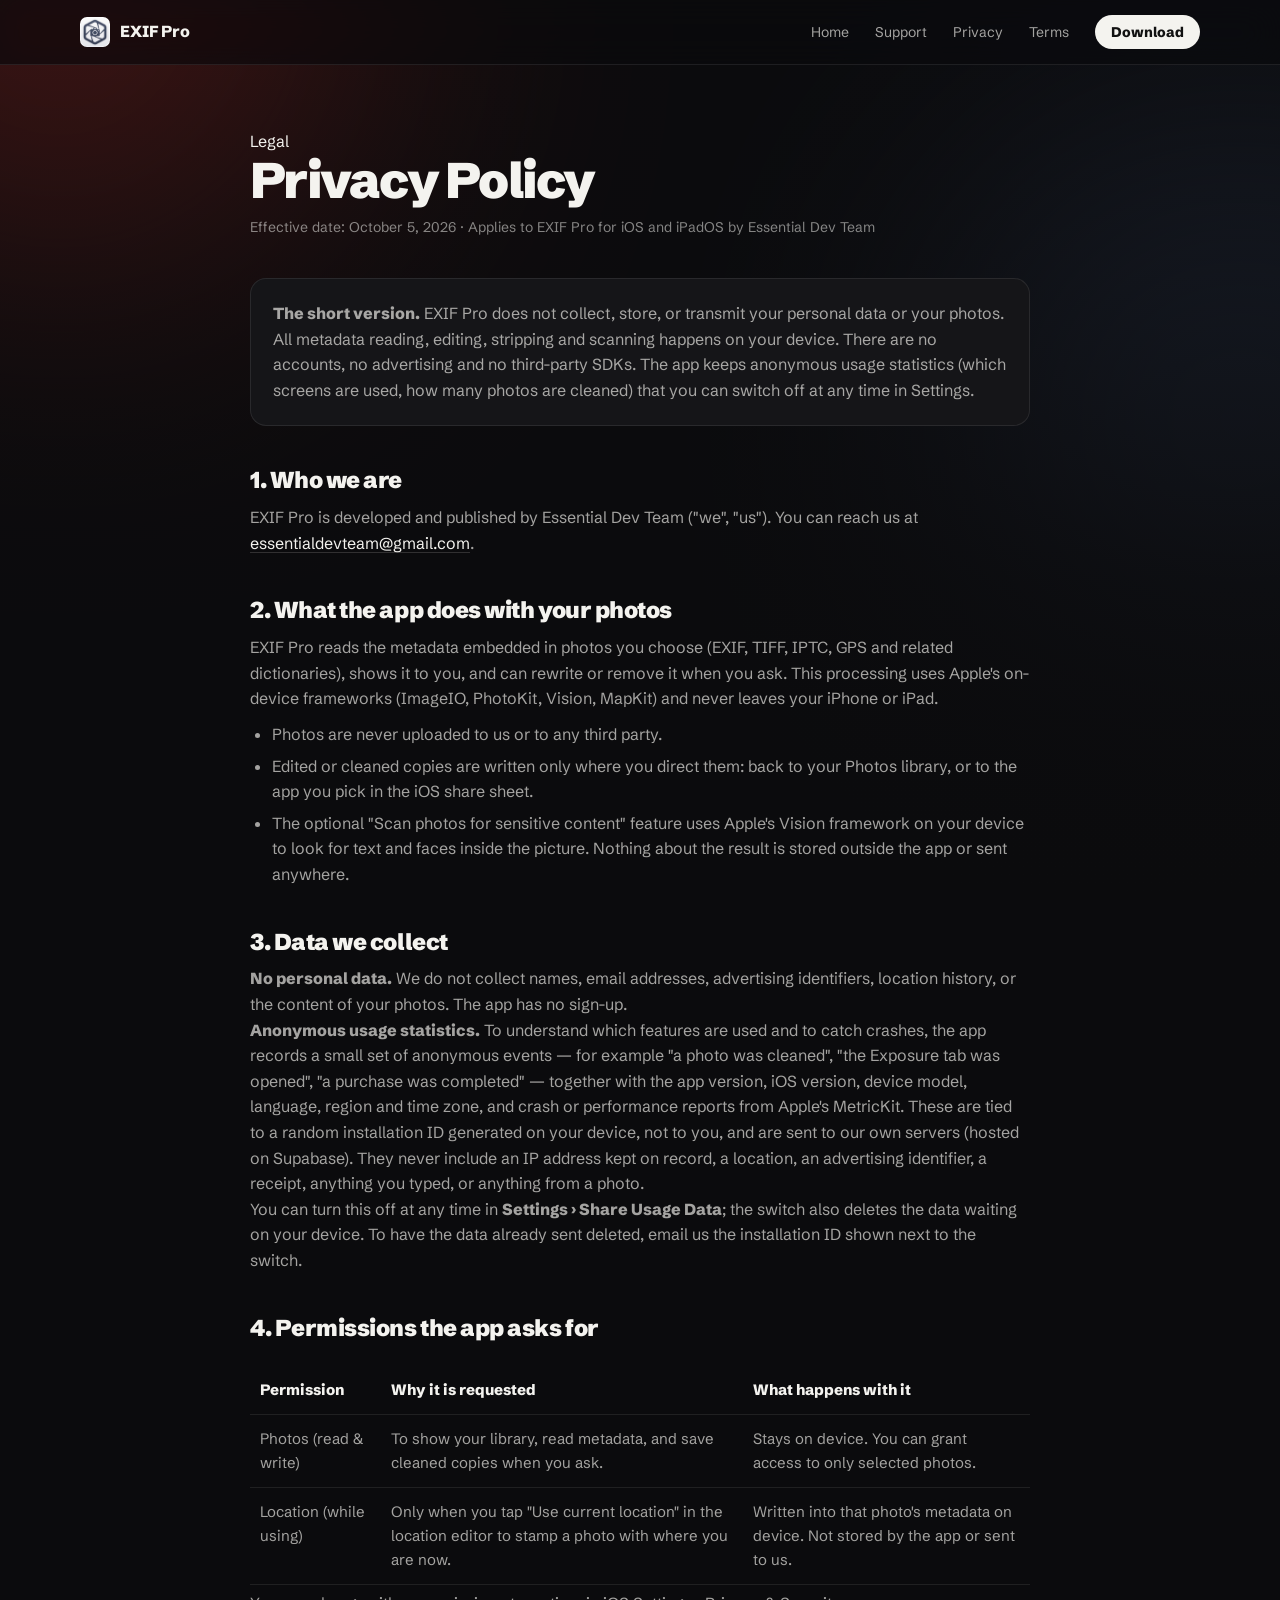
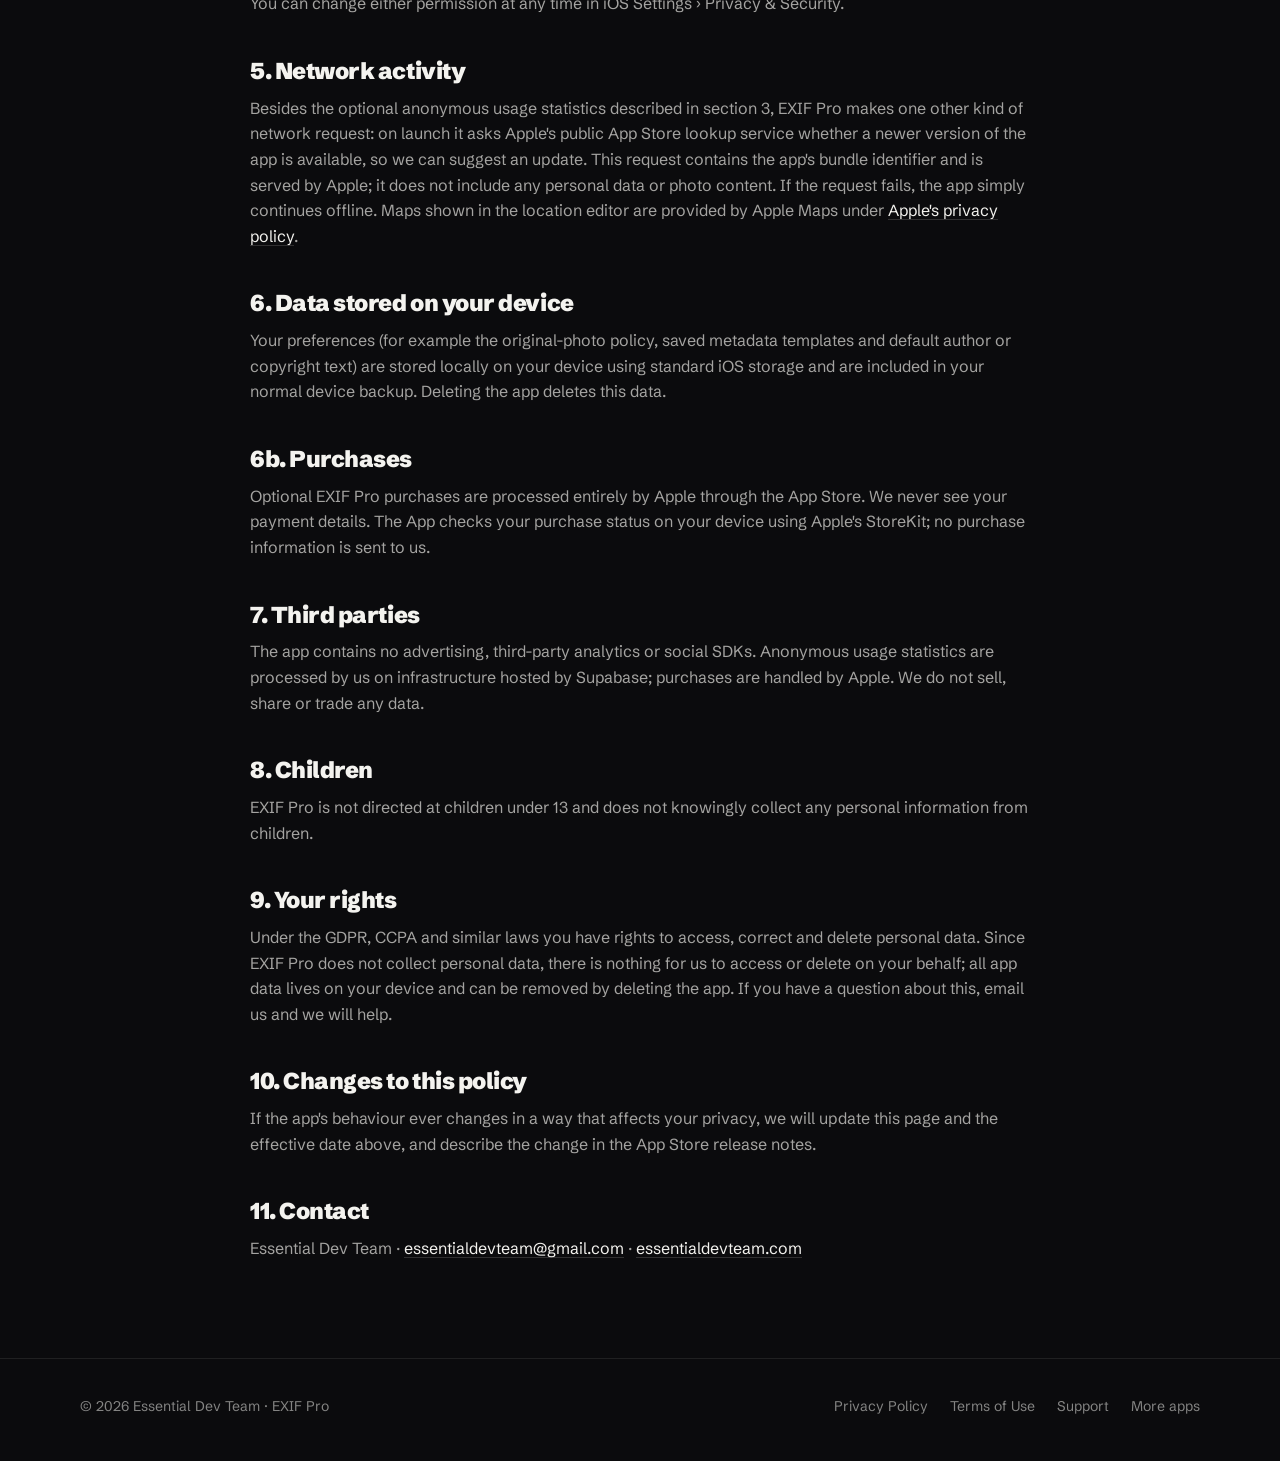
==== commit 88452b0c: "Refresh to the app's Layers design; build 7 screenshots - Schibsted Grotesk + Spline Sans Mono self-" ====
--- a/privacy.html
+++ b/privacy.html
@@ -7,13 +7,10 @@
   <meta name="description" content="EXIF Pro privacy policy. Photos are processed entirely on your device; no personal data, no ads, no accounts, and anonymous usage statistics you can switch off." />
   <link rel="icon" type="image/png" href="assets/icon-64.png" />
   <link rel="apple-touch-icon" href="assets/icon-180.png" />
-  <link rel="preconnect" href="https://fonts.googleapis.com" />
-  <link rel="preconnect" href="https://fonts.gstatic.com" crossorigin />
-  <link href="https://fonts.googleapis.com/css2?family=Inter:wght@400;500;600;700;800&display=swap" rel="stylesheet" />
   <link rel="stylesheet" href="style.css" />
 </head>
 <body>
-  <div class="aurora" aria-hidden="true"><span class="o1"></span><span class="o2"></span><span class="o3"></span></div>
+  <div class="glow" aria-hidden="true"><span class="g1"></span><span class="g2"></span></div>
 
   <header class="nav">
     <div class="container">
--- a/style.css
+++ b/style.css
@@ -1,300 +1,259 @@
-/* EXIF Pro — site styles (Dark Aurora Glow, matches the app's onboarding) */
+/* EXIF Pro site styles. Same language as the app's Layers design:
+   black canvas, paper-white type, one colour per metadata layer,
+   Schibsted Grotesk display + Spline Sans Mono labels (self-hosted, no Google). */
 *, *::before, *::after { box-sizing: border-box; margin: 0; padding: 0; }
 
+@font-face { font-family: "Schibsted Grotesk"; src: url("assets/fonts/SchibstedGrotesk-Regular.woff") format("woff"); font-weight: 400; font-display: swap; }
+@font-face { font-family: "Schibsted Grotesk"; src: url("assets/fonts/SchibstedGrotesk-SemiBold.woff") format("woff"); font-weight: 600; font-display: swap; }
+@font-face { font-family: "Schibsted Grotesk"; src: url("assets/fonts/SchibstedGrotesk-ExtraBold.woff") format("woff"); font-weight: 800; font-display: swap; }
+@font-face { font-family: "Schibsted Grotesk"; src: url("assets/fonts/SchibstedGrotesk-Black.woff") format("woff"); font-weight: 900; font-display: swap; }
+@font-face { font-family: "Spline Sans Mono"; src: url("assets/fonts/SplineSansMono-Medium.woff") format("woff"); font-weight: 500; font-display: swap; }
+@font-face { font-family: "Spline Sans Mono"; src: url("assets/fonts/SplineSansMono-SemiBold.woff") format("woff"); font-weight: 600; font-display: swap; }
+
 :root {
-  --ink:        #0d0f17;
-  --ink-2:      #12151f;
-  --ink-3:      #181c28;
-  --line:       rgba(255,255,255,.08);
-  --line-2:     rgba(255,255,255,.14);
-  --text:       #f2f4f8;
-  --muted:      #9aa3b5;
-  --faint:      #6b7385;
-  --blue:       #3385ff;
-  --cyan:       #4dccff;
-  --violet:     #8061ff;
-  --orchid:     #c773ff;
-  --teal:       #1abda8;
-  --green:      #59d980;
-  --accent:     linear-gradient(135deg, var(--blue), var(--cyan));
-  --radius:     16px;
-  --radius-lg:  28px;
-  --shadow:     0 20px 60px rgba(0,0,0,.45);
-  --max:        1120px;
-  --ease:       cubic-bezier(.2,.7,.2,1);
+  /* Surfaces: off-black, never pure black (the app's ink is black; the web needs depth) */
+  --ink:     #0b0b0d;
+  --panel:   #151518;
+  --panel-2: #1c1c20;
+  --line:    rgba(244,243,239,.09);
+  --line-2:  rgba(244,243,239,.16);
+  /* Type */
+  --paper:   #f4f3ef;
+  --muted:   rgba(244,243,239,.66);   /* >= 4.5:1 on --ink */
+  --faint:   rgba(244,243,239,.52);
+  /* The five layers (semantic, same as the app) + the clean state */
+  --l1: #ff3b2f;  /* Location */
+  --l2: #ff9f0a;  /* Time */
+  --l3: #78aaff;  /* Camera */
+  --l4: #a08cff;  /* Lens */
+  --l5: #ff5faa;  /* Author */
+  --clean: #2bd576;
+  --radius:    16px;
+  --radius-lg: 28px;
+  --max:       1120px;
+  --ease:      cubic-bezier(.16,1,.3,1);
+  --display: "Schibsted Grotesk", -apple-system, BlinkMacSystemFont, system-ui, sans-serif;
+  --mono:    "Spline Sans Mono", ui-monospace, SFMono-Regular, Menlo, monospace;
 }
 
 html { scroll-behavior: smooth; -webkit-text-size-adjust: 100%; }
 body {
-  font-family: 'Inter', -apple-system, BlinkMacSystemFont, 'SF Pro Text', system-ui, sans-serif;
+  font-family: var(--display);
   background: var(--ink);
-  color: var(--text);
+  color: var(--paper);
   line-height: 1.6;
   -webkit-font-smoothing: antialiased;
-  overflow-x: hidden;
+  overflow-x: clip;
 }
 a { color: inherit; text-decoration: none; }
-img, video { max-width: 100%; display: block; }
+img, video { max-width: 100%; height: auto; display: block; }
 .container { width: min(var(--max), 100% - 40px); margin-inline: auto; }
-.sr-only { position: absolute; width: 1px; height: 1px; overflow: hidden; clip: rect(0 0 0 0); }
-
-/* ─── Aurora background ───────────────────────────────────────────── */
-.aurora {
-  position: fixed; inset: 0; z-index: -1; overflow: hidden; background: var(--ink);
-}
-.aurora span {
-  position: absolute; border-radius: 50%; filter: blur(120px); opacity: .5;
-  will-change: transform;
-  animation: drift 26s var(--ease) infinite alternate;
-}
-.aurora .o1 { width: 620px; height: 620px; background: var(--blue);   left: -220px; top: -260px; }
-.aurora .o2 { width: 520px; height: 520px; background: var(--cyan);   right: -200px; top: 120px; opacity: .38; animation-duration: 31s; animation-delay: -8s; }
-.aurora .o3 { width: 560px; height: 560px; background: var(--violet); left: 30%; bottom: -320px; opacity: .3; animation-duration: 37s; animation-delay: -15s; }
-.aurora::after {
-  content: ""; position: absolute; inset: 0;
-  background: linear-gradient(180deg, transparent 0%, rgba(13,15,23,.75) 70%, var(--ink) 100%);
-}
-@keyframes drift {
-  0%   { transform: translate(0,0) scale(1); }
-  50%  { transform: translate(60px,-40px) scale(1.06); }
-  100% { transform: translate(-40px,50px) scale(.96); }
-}
+.mono { font-family: var(--mono); font-weight: 500; letter-spacing: 0; }
+
+/* ─── Background: two faint layer-colour glows, no blue/violet aurora ─── */
+.glow { position: fixed; inset: 0; z-index: -1; overflow: hidden; background: var(--ink); pointer-events: none; }
+.glow span { position: absolute; border-radius: 50%; filter: blur(140px); opacity: .22; }
+.glow .g1 { width: 640px; height: 640px; background: var(--l1); left: -260px; top: -320px; }
+.glow .g2 { width: 560px; height: 560px; background: var(--l3); right: -240px; top: 140px; opacity: .16; }
+.glow::after { content: ""; position: absolute; inset: 0; background: linear-gradient(180deg, transparent 0%, rgba(11,11,13,.8) 65%, var(--ink) 100%); }
 
 /* ─── Nav ─────────────────────────────────────────────────────────── */
 .nav {
   position: sticky; top: 0; z-index: 50;
   backdrop-filter: saturate(160%) blur(18px); -webkit-backdrop-filter: saturate(160%) blur(18px);
-  background: rgba(13,15,23,.62); border-bottom: 1px solid var(--line);
+  background: rgba(11,11,13,.72); border-bottom: 1px solid var(--line);
 }
 .nav .container { display: flex; align-items: center; justify-content: space-between; height: 64px; }
-.brand { display: flex; align-items: center; gap: 10px; font-weight: 700; letter-spacing: -.01em; }
-.brand img { width: 32px; height: 32px; border-radius: 8px; }
+.brand { display: flex; align-items: center; gap: 10px; font-weight: 800; letter-spacing: -.01em; }
+.brand img { width: 30px; height: 30px; border-radius: 7px; }
 .nav-links { display: flex; align-items: center; gap: 26px; list-style: none; }
 .nav-links a { font-size: 14px; color: var(--muted); transition: color .2s; }
-.nav-links a:hover, .nav-links a.active { color: var(--text); }
-.nav-links .cta {
-  color: #fff; background: var(--accent); padding: 9px 16px; border-radius: 999px; font-weight: 600;
-  box-shadow: 0 8px 24px rgba(51,133,255,.35);
-}
-.nav-toggle { display: none; background: none; border: 0; color: var(--text); font-size: 26px; cursor: pointer; }
+.nav-links a:hover { color: var(--paper); }
+.nav-links .cta { color: #111; background: var(--paper); padding: 8px 16px; border-radius: 999px; font-weight: 800; }
+.nav-links .cta:hover { color: #111; }
+.nav-toggle { display: none; background: none; border: 0; color: var(--paper); cursor: pointer; padding: 8px; }
+.nav-toggle svg { width: 24px; height: 24px; }
 @media (max-width: 760px) {
   .nav-toggle { display: block; }
   .nav-links {
     position: absolute; top: 64px; left: 0; right: 0; flex-direction: column; align-items: stretch; gap: 0;
-    background: rgba(13,15,23,.96); border-bottom: 1px solid var(--line); display: none;
+    background: rgba(11,11,13,.97); border-bottom: 1px solid var(--line); display: none;
   }
   .nav-links.open { display: flex; }
   .nav-links li a { display: block; padding: 16px 20px; }
-  .nav-links .cta { border-radius: 0; box-shadow: none; }
-}
-
-/* ─── Buttons ─────────────────────────────────────────────────────── */
+  .nav-links .cta { border-radius: 0; }
+}
+
+/* ─── Buttons: paper capsule, like the app's primary action ───────── */
 .btn {
-  display: inline-flex; align-items: center; gap: 10px; padding: 14px 22px; border-radius: 999px;
-  font-weight: 600; font-size: 15px; transition: transform .2s var(--ease), box-shadow .2s;
-}
-.btn:active { transform: scale(.97); }
-.btn-primary { color: #fff; background: var(--accent); box-shadow: 0 12px 34px rgba(51,133,255,.4); }
-.btn-primary:hover { box-shadow: 0 16px 44px rgba(77,204,255,.5); transform: translateY(-1px); }
-.btn-ghost { color: var(--text); background: rgba(255,255,255,.07); border: 1px solid var(--line-2); }
-.btn-ghost:hover { background: rgba(255,255,255,.11); }
-.btn svg { width: 20px; height: 20px; }
+  display: inline-flex; align-items: center; gap: 10px; padding: 15px 24px; border-radius: 999px;
+  font-weight: 800; font-size: 15.5px; letter-spacing: -.01em;
+  transition: transform .2s var(--ease), background .2s;
+}
+.btn:active { transform: scale(.98); }
+.btn-primary { color: #111; background: var(--paper); }
+.btn-primary:hover { background: #fff; transform: translateY(-1px); }
+.btn-ghost { color: var(--paper); background: transparent; border: 1px solid var(--line-2); }
+.btn-ghost:hover { background: rgba(244,243,239,.06); }
+.btn svg { width: 19px; height: 19px; }
+
+/* ─── Type ────────────────────────────────────────────────────────── */
+h1 { font-size: clamp(40px, 5.4vw, 66px); line-height: 1.02; letter-spacing: -.035em; font-weight: 900; }
+h2 { font-size: clamp(30px, 3.8vw, 44px); line-height: 1.08; letter-spacing: -.03em; font-weight: 900; }
+h3 { font-size: 19px; line-height: 1.25; letter-spacing: -.015em; font-weight: 800; }
+.dim { color: rgba(244,243,239,.42); }   /* the app's "quietly carry." treatment; large text, >= 3:1 */
+.lead { font-size: 18.5px; color: var(--muted); max-width: 30em; }
 
 /* ─── Hero ────────────────────────────────────────────────────────── */
-.hero { padding: 72px 0 40px; }
-.hero .container { display: grid; grid-template-columns: 1.1fr .9fr; gap: 48px; align-items: center; }
-.eyebrow {
-  display: inline-flex; align-items: center; gap: 8px; font-size: 12.5px; font-weight: 600; letter-spacing: .08em;
-  text-transform: uppercase; color: var(--cyan); background: rgba(77,204,255,.1); border: 1px solid rgba(77,204,255,.25);
-  padding: 6px 12px; border-radius: 999px; margin-bottom: 22px;
-}
-.eyebrow::before { content: ""; width: 7px; height: 7px; border-radius: 50%; background: var(--cyan); box-shadow: 0 0 12px var(--cyan); }
-h1 { font-size: clamp(38px, 5.6vw, 64px); line-height: 1.04; letter-spacing: -.03em; font-weight: 800; }
-h1 .grad { background: var(--accent); -webkit-background-clip: text; background-clip: text; color: transparent; }
-.lead { font-size: 19px; color: var(--muted); margin: 22px 0 32px; max-width: 520px; }
-.hero-actions { display: flex; gap: 14px; flex-wrap: wrap; align-items: center; }
-.hero-note { margin-top: 18px; font-size: 13px; color: var(--faint); }
-
-.phone-wrap { position: relative; display: flex; justify-content: center; }
+.hero { padding: 64px 0 48px; }
+.hero .container { display: grid; grid-template-columns: 1.15fr .85fr; gap: 48px; align-items: center; }
+.hero .lead { margin: 24px 0 34px; }
+.hero-actions { display: flex; gap: 12px; flex-wrap: wrap; align-items: center; }
+
 .phone {
-  width: 300px; aspect-ratio: 402 / 874; border-radius: 48px; padding: 10px;
-  background: #0a0b10; border: 1px solid rgba(255,255,255,.16);
-  box-shadow: var(--shadow), 0 0 0 1px rgba(0,0,0,.6), 0 0 120px rgba(51,133,255,.28);
-  position: relative; z-index: 2;
-  animation: float 7s ease-in-out infinite;
+  width: 300px; aspect-ratio: 402 / 874; border-radius: 48px; padding: 10px; margin-inline: auto;
+  background: #08080a; border: 1px solid rgba(244,243,239,.14);
+  box-shadow: 0 30px 80px rgba(0,0,0,.6), 0 0 0 1px rgba(0,0,0,.6);
 }
 .phone .screen { width: 100%; height: 100%; border-radius: 39px; overflow: hidden; background: #000; }
-.phone .screen img, .phone .screen video { width: 100%; height: 100%; object-fit: cover; }
-@keyframes float { 0%,100% { transform: translateY(0) } 50% { transform: translateY(-12px) } }
-
-.chip {
-  position: absolute; z-index: 3; display: flex; align-items: center; gap: 8px;
-  padding: 10px 14px; border-radius: 14px; font-size: 13px; font-weight: 600;
-  background: rgba(24,28,40,.85); border: 1px solid var(--line-2);
-  backdrop-filter: blur(12px); -webkit-backdrop-filter: blur(12px);
-  box-shadow: 0 10px 30px rgba(0,0,0,.4);
-  animation: chip-in .9s var(--ease) both, float 6s ease-in-out infinite;
-}
-.chip svg { width: 18px; height: 18px; }
-.chip.c1 { left: 0; top: 14%;  animation-delay: .3s, .5s; }
-.chip.c2 { right: -6px; top: 42%; animation-delay: .55s, 1.6s; }
-.chip.c3 { left: 8px; bottom: 14%; animation-delay: .8s, 2.4s; }
-.chip .dot { width: 8px; height: 8px; border-radius: 50%; }
-@keyframes chip-in { from { opacity: 0; transform: translateY(14px) scale(.96) } to { opacity: 1; transform: none } }
+.phone .screen img { width: 100%; height: 100%; object-fit: cover; }
+.hero .phone { animation: settle 1.1s var(--ease) both; }
+@keyframes settle { from { opacity: 0; transform: translateY(24px) } to { opacity: 1; transform: none } }
 @media (max-width: 880px) {
-  .hero .container { grid-template-columns: 1fr; text-align: center; }
-  .lead { margin-inline: auto; }
-  .hero-actions { justify-content: center; }
-  .chip.c1 { left: 4%; } .chip.c2 { right: 4%; } .chip.c3 { left: 6%; }
+  .hero { padding-top: 40px; }
+  .hero .container { grid-template-columns: 1fr; gap: 40px; }
   .phone { width: 260px; }
 }
 
-/* ─── Trust strip ─────────────────────────────────────────────────── */
-.trust { padding: 22px 0 8px; }
-.trust ul { list-style: none; display: flex; flex-wrap: wrap; justify-content: center; gap: 10px 26px; color: var(--muted); font-size: 14px; }
+/* ─── Trust line (under the hero, not in it) ──────────────────────── */
+.trust { padding: 8px 0 24px; }
+.trust ul { list-style: none; display: flex; flex-wrap: wrap; gap: 10px 28px; color: var(--muted); font-size: 14.5px; }
 .trust li { display: flex; align-items: center; gap: 8px; }
-.trust svg { width: 16px; height: 16px; color: var(--green); }
+.trust svg { width: 16px; height: 16px; color: var(--clean); flex: none; }
 
 /* ─── Sections ────────────────────────────────────────────────────── */
-section { padding: 88px 0; }
+section { padding: 96px 0; }
 .section-head { max-width: 640px; margin-bottom: 44px; }
-.section-head.center { text-align: center; margin-inline: auto; }
-.kicker { font-size: 13px; font-weight: 700; letter-spacing: .1em; text-transform: uppercase; color: var(--cyan); margin-bottom: 12px; }
-h2 { font-size: clamp(28px, 3.8vw, 42px); letter-spacing: -.025em; line-height: 1.12; font-weight: 800; }
-.section-head p { color: var(--muted); font-size: 17px; margin-top: 14px; }
-
-.grid { display: grid; gap: 18px; grid-template-columns: repeat(3, 1fr); }
-@media (max-width: 900px) { .grid { grid-template-columns: repeat(2, 1fr); } }
-@media (max-width: 560px) { .grid { grid-template-columns: 1fr; } }
-
-.card {
-  background: rgba(255,255,255,.04); border: 1px solid var(--line); border-radius: var(--radius-lg);
-  padding: 26px; transition: transform .35s var(--ease), border-color .3s, background .3s;
-  position: relative; overflow: hidden;
-}
-.card::before {
-  content: ""; position: absolute; inset: -1px; border-radius: inherit; pointer-events: none; opacity: 0;
-  background: radial-gradient(360px 200px at var(--mx, 50%) var(--my, 0%), rgba(77,204,255,.16), transparent 70%);
-  transition: opacity .3s;
-}
-.card:hover { transform: translateY(-4px); border-color: var(--line-2); background: rgba(255,255,255,.06); }
-.card:hover::before { opacity: 1; }
-.card .icon {
-  width: 46px; height: 46px; border-radius: 14px; display: grid; place-items: center; margin-bottom: 18px;
-  background: rgba(51,133,255,.14); color: var(--cyan); border: 1px solid rgba(77,204,255,.25);
-}
-.card .icon svg { width: 22px; height: 22px; }
-.card.violet .icon { background: rgba(128,97,255,.16); color: var(--orchid); border-color: rgba(199,115,255,.3); }
-.card.teal .icon   { background: rgba(26,189,168,.14); color: var(--green);  border-color: rgba(89,217,128,.3); }
-.card h3 { font-size: 18px; margin-bottom: 8px; letter-spacing: -.01em; }
-.card p { color: var(--muted); font-size: 15px; }
+.section-head p { color: var(--muted); font-size: 17.5px; margin-top: 14px; }
+
+/* ─── The five layers (bento: 5 items, 5 cells) ───────────────────── */
+.layers { display: grid; gap: 14px; grid-template-columns: repeat(6, 1fr); }
+.layer {
+  --c: var(--l1);
+  grid-column: span 2; position: relative; overflow: hidden;
+  padding: 26px 24px 24px; border-radius: var(--radius-lg);
+  background:
+    radial-gradient(420px 220px at 0% 0%, color-mix(in srgb, var(--c) 16%, transparent), transparent 70%),
+    var(--panel);
+  border: 1px solid color-mix(in srgb, var(--c) 28%, transparent);
+}
+.layer.wide { grid-column: span 3; }
+.layer .code { font-family: var(--mono); font-weight: 600; font-size: 13px; color: var(--c); }
+.layer h3 { margin: 10px 0 8px; font-size: 22px; }
+.layer p { color: var(--muted); font-size: 15.5px; }
+.layer .strip { display: flex; gap: 3px; margin-top: 22px; }
+.layer .strip i { flex: 1; height: 8px; border-radius: 2px; background: color-mix(in srgb, var(--c) 22%, transparent); }
+.layer .strip i.on { background: var(--c); }
+.l2 { --c: var(--l2); } .l3 { --c: var(--l3); } .l4 { --c: var(--l4); } .l5 { --c: var(--l5); }
+.layers-note { margin-top: 26px; color: var(--muted); font-size: 16.5px; max-width: 42em; }
+@media (max-width: 900px) { .layers { grid-template-columns: repeat(2, 1fr); } .layer, .layer.wide { grid-column: span 1; } .layer.l1 { grid-column: span 2; } }
+@media (max-width: 560px) { .layers { grid-template-columns: 1fr; } .layer.l1 { grid-column: span 1; } }
 
 /* ─── Showcase (text + phone) ─────────────────────────────────────── */
 .showcase .container { display: grid; grid-template-columns: 1fr 1fr; gap: 56px; align-items: center; }
 .showcase.flip .container > :first-child { order: 2; }
-.showcase ul { list-style: none; margin-top: 22px; display: grid; gap: 12px; }
-.showcase li { display: flex; gap: 12px; color: var(--muted); font-size: 15.5px; }
-.showcase li svg { flex: none; width: 20px; height: 20px; color: var(--cyan); margin-top: 2px; }
-.showcase li b { color: var(--text); font-weight: 600; }
-.showcase .phone { width: 280px; animation: none; margin-inline: auto; }
+.showcase .lead { margin-top: 18px; font-size: 17.5px; }
+.showcase ul { list-style: none; margin-top: 24px; display: grid; gap: 12px; }
+.showcase li { display: flex; gap: 12px; color: var(--muted); font-size: 16px; }
+.showcase li svg { flex: none; width: 20px; height: 20px; color: var(--paper); margin-top: 3px; }
+.showcase li b { color: var(--paper); font-weight: 800; }
+.showcase .phone { width: 280px; }
 @media (max-width: 860px) {
-  .showcase .container { grid-template-columns: 1fr; gap: 36px; }
+  .showcase .container { grid-template-columns: 1fr; gap: 40px; }
   .showcase.flip .container > :first-child { order: 0; }
 }
 
+/* ─── More in the box: 2 x 2, grouped by space, no card boxes ─────── */
+.more { display: grid; grid-template-columns: repeat(2, 1fr); gap: 0 56px; }
+.more > div { padding: 26px 0; border-top: 1px solid var(--line); }
+.more h3 { margin-bottom: 8px; }
+.more p { color: var(--muted); font-size: 16px; max-width: 34em; }
+@media (max-width: 720px) { .more { grid-template-columns: 1fr; } }
+
 /* ─── Gallery ─────────────────────────────────────────────────────── */
-.toggle {
-  display: inline-flex; padding: 4px; border-radius: 999px; background: rgba(255,255,255,.06); border: 1px solid var(--line);
-  margin: 0 auto 30px; position: relative;
-}
-.toggle button {
-  background: none; border: 0; color: var(--muted); font: inherit; font-weight: 600; font-size: 14px;
-  padding: 9px 18px; border-radius: 999px; cursor: pointer; transition: color .2s, background .2s;
-}
-.toggle button[aria-pressed="true"] { color: var(--text); background: rgba(255,255,255,.12); }
 .gallery {
-  display: flex; gap: 22px; overflow-x: auto; scroll-snap-type: x mandatory; padding: 10px 6px 26px;
+  display: flex; gap: 22px; overflow-x: auto; scroll-snap-type: x mandatory; padding: 10px 2px 26px;
   scrollbar-width: none;
 }
 .gallery::-webkit-scrollbar { display: none; }
-.gallery figure { flex: none; width: 230px; scroll-snap-align: center; text-align: center; }
-.gallery .shot {
-  border-radius: 34px; padding: 7px; background: #0a0b10; border: 1px solid rgba(255,255,255,.14);
-  box-shadow: 0 18px 44px rgba(0,0,0,.45); overflow: hidden;
-}
-.gallery .shot img { border-radius: 28px; aspect-ratio: 402 / 874; object-fit: cover; }
-.gallery figcaption { margin-top: 14px; font-size: 14px; color: var(--muted); font-weight: 500; }
-.gallery img[data-theme] { transition: opacity .25s; }
-
-/* ─── Privacy callout ─────────────────────────────────────────────── */
-.callout {
-  border-radius: var(--radius-lg); padding: 44px; position: relative; overflow: hidden;
-  background: linear-gradient(135deg, rgba(51,133,255,.16), rgba(128,97,255,.12));
-  border: 1px solid rgba(77,204,255,.25);
-}
-.callout::after {
-  content: ""; position: absolute; width: 420px; height: 420px; right: -160px; top: -200px; border-radius: 50%;
-  background: var(--cyan); filter: blur(120px); opacity: .25; pointer-events: none;
-}
-.callout .grid { margin-top: 28px; }
-.stat { padding: 18px 20px; border-radius: var(--radius); background: rgba(13,15,23,.55); border: 1px solid var(--line); }
-.stat b { display: block; font-size: 30px; letter-spacing: -.02em; background: var(--accent); -webkit-background-clip: text; background-clip: text; color: transparent; }
-.stat span { color: var(--muted); font-size: 14px; }
+.gallery figure { flex: none; width: 236px; scroll-snap-align: start; }
+.gallery .shot { border-radius: 36px; padding: 7px; background: #08080a; border: 1px solid rgba(244,243,239,.12); }
+.gallery .shot img { width: 100%; height: auto; border-radius: 29px; }   /* height:auto fixes the old side-crop */
+.gallery figcaption { margin-top: 14px; font-size: 15px; color: var(--muted); }
+
+/* ─── Privacy ─────────────────────────────────────────────────────── */
+.callout { border-radius: var(--radius-lg); padding: 48px; background: var(--panel); border: 1px solid var(--line); }
+.callout p { color: var(--muted); margin-top: 14px; max-width: 40em; font-size: 16.5px; }
+.stats { display: grid; grid-template-columns: repeat(3, 1fr); gap: 14px; margin-top: 32px; }
+.stat { padding: 20px 22px; border-radius: var(--radius); background: var(--panel-2); border: 1px solid var(--line); }
+.stat b { display: block; font-size: 34px; font-weight: 900; letter-spacing: -.03em; line-height: 1.1; }
+.stat span { color: var(--muted); font-size: 14.5px; }
+.callout .btn { margin-top: 26px; }
+@media (max-width: 720px) { .callout { padding: 30px 22px; } .stats { grid-template-columns: 1fr; } }
 
 /* ─── FAQ ─────────────────────────────────────────────────────────── */
-.faq details {
-  border-top: 1px solid var(--line); padding: 18px 0;
-}
+.faq details { border-top: 1px solid var(--line); padding: 20px 0; }
 .faq details:last-child { border-bottom: 1px solid var(--line); }
-.faq summary { cursor: pointer; font-weight: 600; font-size: 17px; list-style: none; display: flex; justify-content: space-between; align-items: center; gap: 16px; }
+.faq summary { cursor: pointer; font-weight: 800; font-size: 18px; list-style: none; display: flex; justify-content: space-between; align-items: center; gap: 16px; min-height: 44px; }
 .faq summary::-webkit-details-marker { display: none; }
-.faq summary::after { content: "+"; color: var(--cyan); font-size: 22px; font-weight: 300; transition: transform .25s; }
+.faq summary::after { content: "+"; color: var(--paper); font-size: 24px; font-weight: 400; transition: transform .25s var(--ease); }
 .faq details[open] summary::after { transform: rotate(45deg); }
-.faq p { color: var(--muted); margin-top: 12px; font-size: 15.5px; max-width: 720px; }
-
-/* ─── Download CTA ────────────────────────────────────────────────── */
+.faq p { color: var(--muted); margin-top: 10px; font-size: 16px; max-width: 44em; }
+
+/* ─── Download ────────────────────────────────────────────────────── */
 .download { text-align: center; }
-.download .icon-big { width: 96px; height: 96px; border-radius: 24px; margin: 0 auto 24px; box-shadow: 0 20px 60px rgba(51,133,255,.35); }
-.download p { color: var(--muted); max-width: 520px; margin: 14px auto 30px; }
+.download .icon-big { width: 96px; height: 96px; border-radius: 22px; margin: 0 auto 26px; box-shadow: 0 24px 60px rgba(0,0,0,.6); }
+.download p { color: var(--muted); max-width: 32em; margin: 16px auto 32px; font-size: 16.5px; }
 
 /* ─── Footer ──────────────────────────────────────────────────────── */
 footer { border-top: 1px solid var(--line); padding: 36px 0 44px; color: var(--faint); font-size: 14px; }
 footer .container { display: flex; flex-wrap: wrap; gap: 16px 28px; align-items: center; justify-content: space-between; }
 footer nav { display: flex; gap: 22px; flex-wrap: wrap; }
-footer a:hover { color: var(--text); }
-
-/* ─── Legal pages ─────────────────────────────────────────────────── */
+footer a:hover { color: var(--paper); }
+
+/* ─── Legal + support pages ───────────────────────────────────────── */
 .page { padding: 64px 0 96px; }
 .page .container { max-width: 780px; }
-.page h1 { font-size: clamp(32px, 4.6vw, 48px); }
+.page h1 { font-size: clamp(34px, 4.6vw, 50px); }
 .page .meta { color: var(--faint); font-size: 14px; margin: 10px 0 40px; }
-.page h2 { font-size: 22px; margin: 42px 0 12px; }
+.page h2 { font-size: 23px; margin: 42px 0 12px; letter-spacing: -.02em; }
 .page h3 { font-size: 17px; margin: 24px 0 8px; }
 .page p, .page li { color: var(--muted); font-size: 16px; }
 .page ul { padding-left: 22px; margin: 10px 0; display: grid; gap: 6px; }
-.page a:not(.btn) { color: var(--cyan); }
-.page a:not(.btn):hover { text-decoration: underline; }
-.page .box { margin-top: 20px; padding: 22px; border-radius: var(--radius); background: rgba(255,255,255,.04); border: 1px solid var(--line); }
+.page a:not(.btn) { color: var(--paper); text-decoration: underline; text-decoration-color: var(--line-2); text-underline-offset: 3px; }
+.page a:not(.btn):hover { text-decoration-color: var(--paper); }
+.page .box { margin-top: 20px; padding: 22px; border-radius: var(--radius); background: var(--panel); border: 1px solid var(--line); }
 .page table { width: 100%; border-collapse: collapse; margin: 14px 0 6px; font-size: 15px; }
 .page th, .page td { text-align: left; padding: 12px 10px; border-bottom: 1px solid var(--line); color: var(--muted); vertical-align: top; }
-.page th { color: var(--text); font-weight: 600; }
+.page th { color: var(--paper); font-weight: 800; }
 .page .table-wrap { overflow-x: auto; }
-
-/* ─── Support cards ───────────────────────────────────────────────── */
-.support-grid { display: grid; grid-template-columns: repeat(3, 1fr); gap: 16px; margin: 30px 0 10px; }
+.card { background: var(--panel); border: 1px solid var(--line); border-radius: var(--radius-lg); padding: 24px; transition: border-color .25s; }
+.card:hover { border-color: var(--line-2); }
+.card h3 { font-size: 17px; margin-bottom: 6px; }
+.card p { color: var(--muted); font-size: 15px; }
+.card .icon { width: 42px; height: 42px; border-radius: 12px; display: grid; place-items: center; margin-bottom: 16px; background: var(--panel-2); color: var(--paper); border: 1px solid var(--line); }
+.card .icon svg { width: 20px; height: 20px; }
+.support-grid { display: grid; grid-template-columns: repeat(3, 1fr); gap: 14px; margin: 30px 0 10px; }
 .support-grid a.card { display: block; }
-.support-grid .card h3 { font-size: 16px; }
 @media (max-width: 720px) { .support-grid { grid-template-columns: 1fr; } }
 
 /* ─── Reveal on scroll ────────────────────────────────────────────── */
-.reveal { opacity: 0; transform: translateY(22px); transition: opacity .7s var(--ease), transform .7s var(--ease); }
-.reveal.in { opacity: 1; transform: none; }
+.js .reveal { opacity: 0; transform: translateY(20px); transition: opacity .7s var(--ease), transform .7s var(--ease); }
+.js .reveal.in { opacity: 1; transform: none; }
 .reveal[data-delay="1"] { transition-delay: .08s; }
 .reveal[data-delay="2"] { transition-delay: .16s; }
-.reveal[data-delay="3"] { transition-delay: .24s; }
 
 @media (prefers-reduced-motion: reduce) {
-  *, *::before, *::after { animation-duration: .001ms !important; animation-iteration-count: 1 !important; transition-duration: .001ms !important; }
-  .reveal { opacity: 1; transform: none; }
-  .aurora span { animation: none; }
-}
+  *, *::before, *::after { animation: none !important; transition-duration: .001ms !important; scroll-behavior: auto !important; }
+  .js .reveal { opacity: 1; transform: none; }
+}
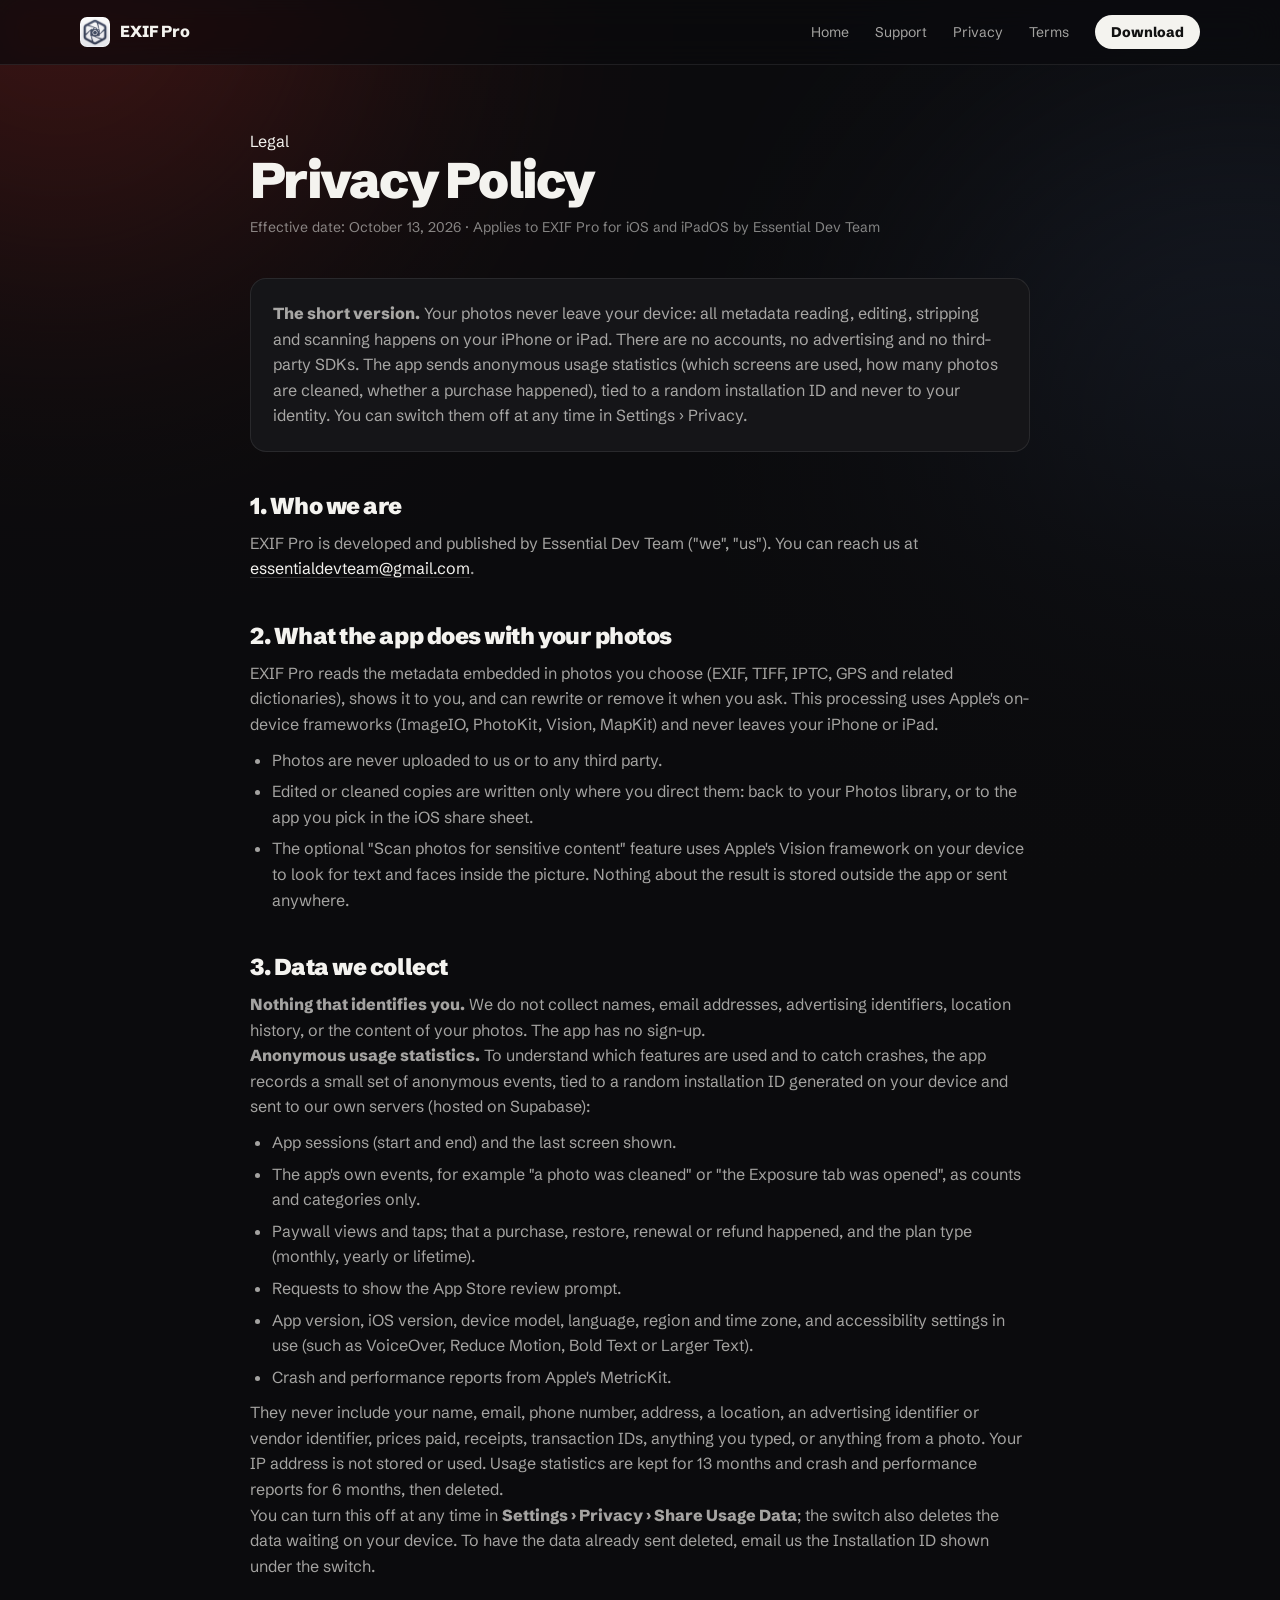
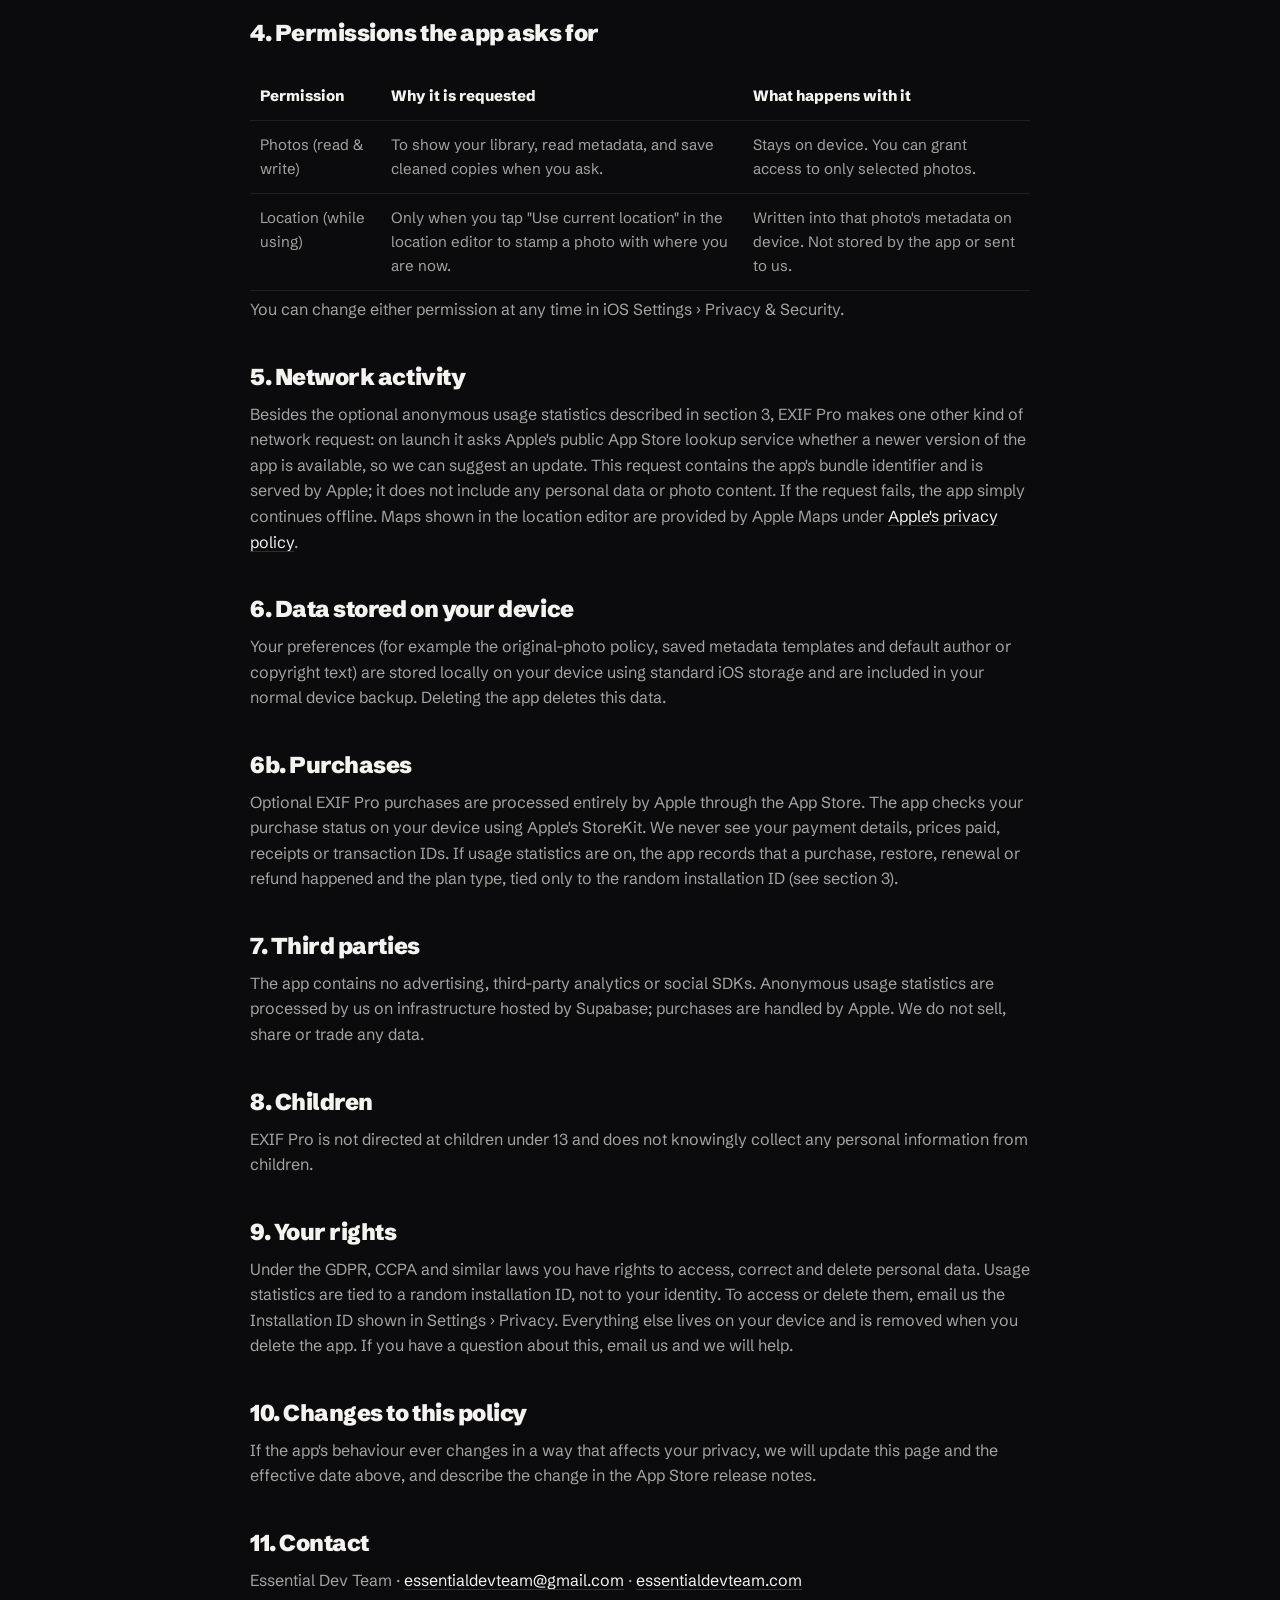
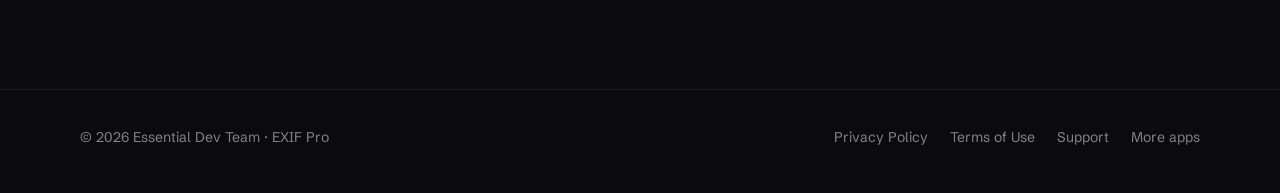
==== commit 231798d3: "Legal pages match the build; honest quality wording; font credit - Privacy: purchase events and plan" ====
--- a/privacy.html
+++ b/privacy.html
@@ -30,10 +30,10 @@
     <div class="container">
       <div class="kicker">Legal</div>
       <h1>Privacy Policy</h1>
-      <p class="meta">Effective date: October 5, 2026 · Applies to EXIF Pro for iOS and iPadOS by Essential Dev Team</p>
+      <p class="meta">Effective date: October 13, 2026 · Applies to EXIF Pro for iOS and iPadOS by Essential Dev Team</p>
 
       <div class="box">
-        <p><b style="color:var(--text)">The short version.</b> EXIF Pro does not collect, store, or transmit your personal data or your photos. All metadata reading, editing, stripping and scanning happens on your device. There are no accounts, no advertising and no third-party SDKs. The app keeps anonymous usage statistics (which screens are used, how many photos are cleaned) that you can switch off at any time in Settings.</p>
+        <p><b style="color:var(--text)">The short version.</b> Your photos never leave your device: all metadata reading, editing, stripping and scanning happens on your iPhone or iPad. There are no accounts, no advertising and no third-party SDKs. The app sends anonymous usage statistics (which screens are used, how many photos are cleaned, whether a purchase happened), tied to a random installation ID and never to your identity. You can switch them off at any time in Settings › Privacy.</p>
       </div>
 
       <h2>1. Who we are</h2>
@@ -48,9 +48,18 @@
       </ul>
 
       <h2>3. Data we collect</h2>
-      <p><b style="color:var(--text)">No personal data.</b> We do not collect names, email addresses, advertising identifiers, location history, or the content of your photos. The app has no sign-up.</p>
-      <p><b style="color:var(--text)">Anonymous usage statistics.</b> To understand which features are used and to catch crashes, the app records a small set of anonymous events — for example "a photo was cleaned", "the Exposure tab was opened", "a purchase was completed" — together with the app version, iOS version, device model, language, region and time zone, and crash or performance reports from Apple's MetricKit. These are tied to a random installation ID generated on your device, not to you, and are sent to our own servers (hosted on Supabase). They never include an IP address kept on record, a location, an advertising identifier, a receipt, anything you typed, or anything from a photo.</p>
-      <p>You can turn this off at any time in <b style="color:var(--text)">Settings › Share Usage Data</b>; the switch also deletes the data waiting on your device. To have the data already sent deleted, email us the installation ID shown next to the switch.</p>
+      <p><b style="color:var(--text)">Nothing that identifies you.</b> We do not collect names, email addresses, advertising identifiers, location history, or the content of your photos. The app has no sign-up.</p>
+      <p><b style="color:var(--text)">Anonymous usage statistics.</b> To understand which features are used and to catch crashes, the app records a small set of anonymous events, tied to a random installation ID generated on your device and sent to our own servers (hosted on Supabase):</p>
+      <ul>
+        <li>App sessions (start and end) and the last screen shown.</li>
+        <li>The app's own events, for example "a photo was cleaned" or "the Exposure tab was opened", as counts and categories only.</li>
+        <li>Paywall views and taps; that a purchase, restore, renewal or refund happened, and the plan type (monthly, yearly or lifetime).</li>
+        <li>Requests to show the App Store review prompt.</li>
+        <li>App version, iOS version, device model, language, region and time zone, and accessibility settings in use (such as VoiceOver, Reduce Motion, Bold Text or Larger Text).</li>
+        <li>Crash and performance reports from Apple's MetricKit.</li>
+      </ul>
+      <p>They never include your name, email, phone number, address, a location, an advertising identifier or vendor identifier, prices paid, receipts, transaction IDs, anything you typed, or anything from a photo. Your IP address is not stored or used. Usage statistics are kept for 13 months and crash and performance reports for 6 months, then deleted.</p>
+      <p>You can turn this off at any time in <b style="color:var(--text)">Settings › Privacy › Share Usage Data</b>; the switch also deletes the data waiting on your device. To have the data already sent deleted, email us the Installation ID shown under the switch.</p>
 
       <h2>4. Permissions the app asks for</h2>
       <div class="table-wrap">
@@ -69,7 +78,7 @@
       <p>Your preferences (for example the original-photo policy, saved metadata templates and default author or copyright text) are stored locally on your device using standard iOS storage and are included in your normal device backup. Deleting the app deletes this data.</p>
 
       <h2>6b. Purchases</h2>
-      <p>Optional EXIF Pro purchases are processed entirely by Apple through the App Store. We never see your payment details. The App checks your purchase status on your device using Apple's StoreKit; no purchase information is sent to us.</p>
+      <p>Optional EXIF Pro purchases are processed entirely by Apple through the App Store. The app checks your purchase status on your device using Apple's StoreKit. We never see your payment details, prices paid, receipts or transaction IDs. If usage statistics are on, the app records that a purchase, restore, renewal or refund happened and the plan type, tied only to the random installation ID (see section 3).</p>
 
       <h2>7. Third parties</h2>
       <p>The app contains no advertising, third-party analytics or social SDKs. Anonymous usage statistics are processed by us on infrastructure hosted by Supabase; purchases are handled by Apple. We do not sell, share or trade any data.</p>
@@ -78,7 +87,7 @@
       <p>EXIF Pro is not directed at children under 13 and does not knowingly collect any personal information from children.</p>
 
       <h2>9. Your rights</h2>
-      <p>Under the GDPR, CCPA and similar laws you have rights to access, correct and delete personal data. Since EXIF Pro does not collect personal data, there is nothing for us to access or delete on your behalf; all app data lives on your device and can be removed by deleting the app. If you have a question about this, email us and we will help.</p>
+      <p>Under the GDPR, CCPA and similar laws you have rights to access, correct and delete personal data. Usage statistics are tied to a random installation ID, not to your identity. To access or delete them, email us the Installation ID shown in Settings › Privacy. Everything else lives on your device and is removed when you delete the app. If you have a question about this, email us and we will help.</p>
 
       <h2>10. Changes to this policy</h2>
       <p>If the app's behaviour ever changes in a way that affects your privacy, we will update this page and the effective date above, and describe the change in the App Store release notes.</p>
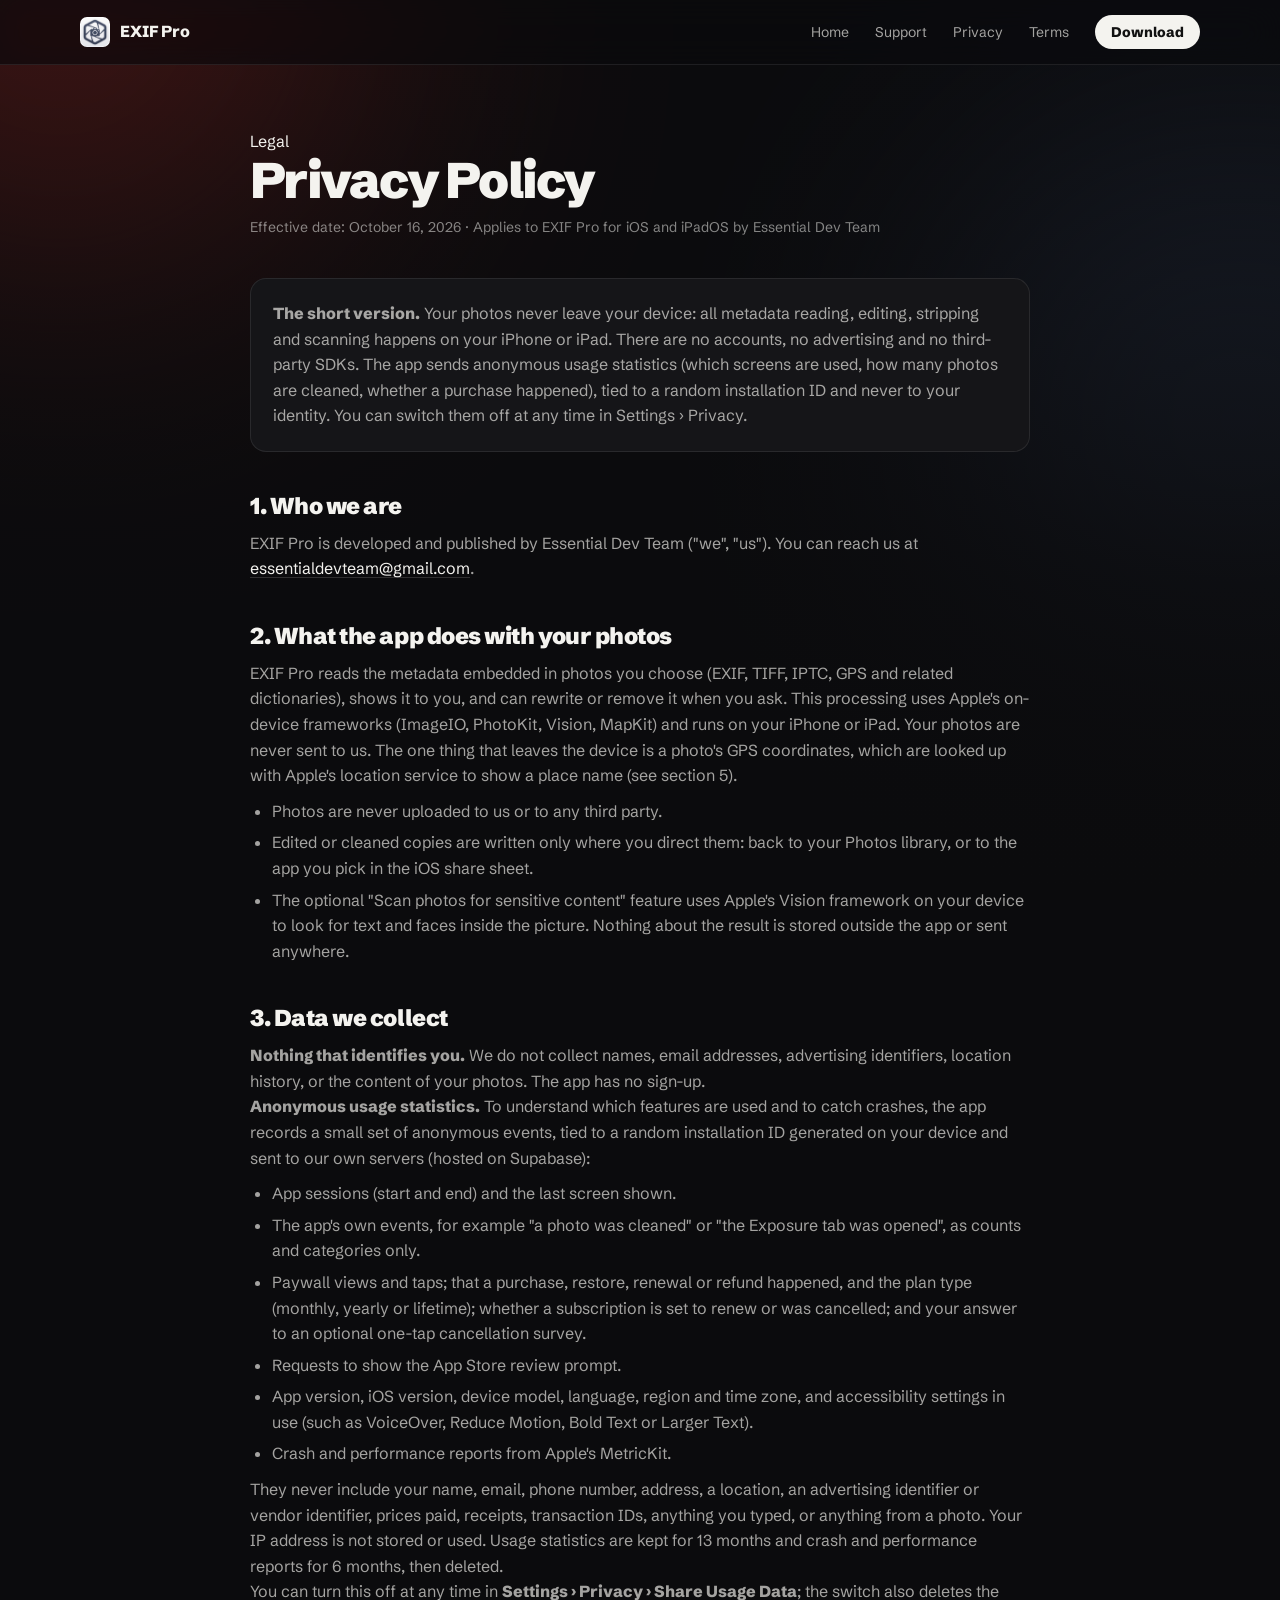
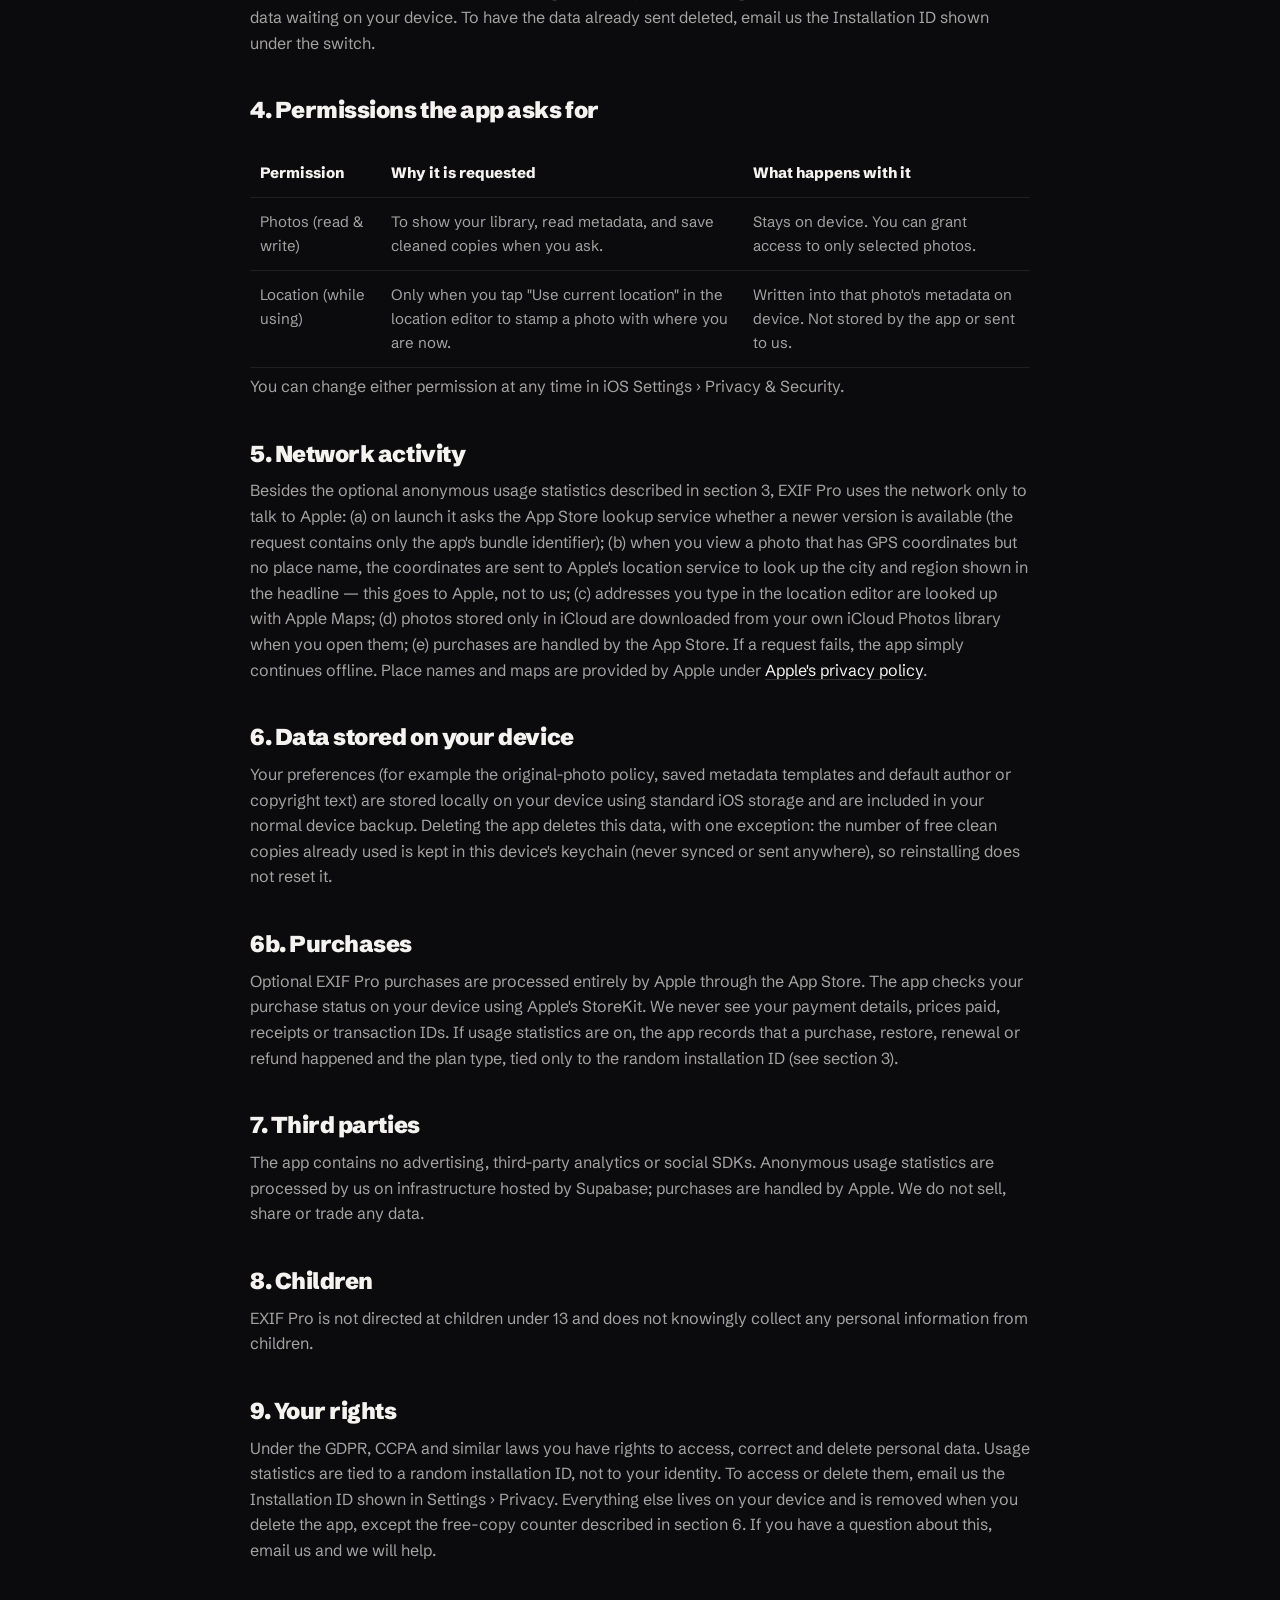
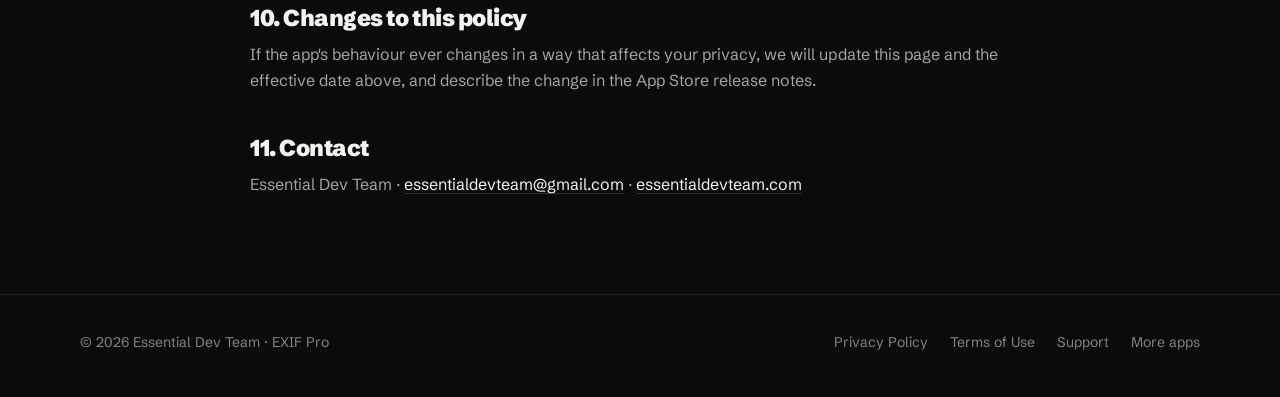
==== commit f68d963e: "Privacy/support/home: disclose Apple place-name lookups and the keychain free-copy counter; subscrip" ====
--- a/privacy.html
+++ b/privacy.html
@@ -30,7 +30,7 @@
     <div class="container">
       <div class="kicker">Legal</div>
       <h1>Privacy Policy</h1>
-      <p class="meta">Effective date: October 13, 2026 · Applies to EXIF Pro for iOS and iPadOS by Essential Dev Team</p>
+      <p class="meta">Effective date: October 16, 2026 · Applies to EXIF Pro for iOS and iPadOS by Essential Dev Team</p>
 
       <div class="box">
         <p><b style="color:var(--text)">The short version.</b> Your photos never leave your device: all metadata reading, editing, stripping and scanning happens on your iPhone or iPad. There are no accounts, no advertising and no third-party SDKs. The app sends anonymous usage statistics (which screens are used, how many photos are cleaned, whether a purchase happened), tied to a random installation ID and never to your identity. You can switch them off at any time in Settings › Privacy.</p>
@@ -40,7 +40,7 @@
       <p>EXIF Pro is developed and published by Essential Dev Team ("we", "us"). You can reach us at <a href="mailto:essentialdevteam@gmail.com">essentialdevteam@gmail.com</a>.</p>
 
       <h2>2. What the app does with your photos</h2>
-      <p>EXIF Pro reads the metadata embedded in photos you choose (EXIF, TIFF, IPTC, GPS and related dictionaries), shows it to you, and can rewrite or remove it when you ask. This processing uses Apple's on-device frameworks (ImageIO, PhotoKit, Vision, MapKit) and never leaves your iPhone or iPad.</p>
+      <p>EXIF Pro reads the metadata embedded in photos you choose (EXIF, TIFF, IPTC, GPS and related dictionaries), shows it to you, and can rewrite or remove it when you ask. This processing uses Apple's on-device frameworks (ImageIO, PhotoKit, Vision, MapKit) and runs on your iPhone or iPad. Your photos are never sent to us. The one thing that leaves the device is a photo's GPS coordinates, which are looked up with Apple's location service to show a place name (see section 5).</p>
       <ul>
         <li>Photos are never uploaded to us or to any third party.</li>
         <li>Edited or cleaned copies are written only where you direct them: back to your Photos library, or to the app you pick in the iOS share sheet.</li>
@@ -53,7 +53,7 @@
       <ul>
         <li>App sessions (start and end) and the last screen shown.</li>
         <li>The app's own events, for example "a photo was cleaned" or "the Exposure tab was opened", as counts and categories only.</li>
-        <li>Paywall views and taps; that a purchase, restore, renewal or refund happened, and the plan type (monthly, yearly or lifetime).</li>
+        <li>Paywall views and taps; that a purchase, restore, renewal or refund happened, and the plan type (monthly, yearly or lifetime); whether a subscription is set to renew or was cancelled; and your answer to an optional one-tap cancellation survey.</li>
         <li>Requests to show the App Store review prompt.</li>
         <li>App version, iOS version, device model, language, region and time zone, and accessibility settings in use (such as VoiceOver, Reduce Motion, Bold Text or Larger Text).</li>
         <li>Crash and performance reports from Apple's MetricKit.</li>
@@ -72,10 +72,10 @@
       <p>You can change either permission at any time in iOS Settings › Privacy &amp; Security.</p>
 
       <h2>5. Network activity</h2>
-      <p>Besides the optional anonymous usage statistics described in section 3, EXIF Pro makes one other kind of network request: on launch it asks Apple's public App Store lookup service whether a newer version of the app is available, so we can suggest an update. This request contains the app's bundle identifier and is served by Apple; it does not include any personal data or photo content. If the request fails, the app simply continues offline. Maps shown in the location editor are provided by Apple Maps under <a href="https://www.apple.com/legal/privacy/">Apple's privacy policy</a>.</p>
+      <p>Besides the optional anonymous usage statistics described in section 3, EXIF Pro uses the network only to talk to Apple: (a) on launch it asks the App Store lookup service whether a newer version is available (the request contains only the app's bundle identifier); (b) when you view a photo that has GPS coordinates but no place name, the coordinates are sent to Apple's location service to look up the city and region shown in the headline &mdash; this goes to Apple, not to us; (c) addresses you type in the location editor are looked up with Apple Maps; (d) photos stored only in iCloud are downloaded from your own iCloud Photos library when you open them; (e) purchases are handled by the App Store. If a request fails, the app simply continues offline. Place names and maps are provided by Apple under <a href="https://www.apple.com/legal/privacy/">Apple's privacy policy</a>.</p>
 
       <h2>6. Data stored on your device</h2>
-      <p>Your preferences (for example the original-photo policy, saved metadata templates and default author or copyright text) are stored locally on your device using standard iOS storage and are included in your normal device backup. Deleting the app deletes this data.</p>
+      <p>Your preferences (for example the original-photo policy, saved metadata templates and default author or copyright text) are stored locally on your device using standard iOS storage and are included in your normal device backup. Deleting the app deletes this data, with one exception: the number of free clean copies already used is kept in this device's keychain (never synced or sent anywhere), so reinstalling does not reset it.</p>
 
       <h2>6b. Purchases</h2>
       <p>Optional EXIF Pro purchases are processed entirely by Apple through the App Store. The app checks your purchase status on your device using Apple's StoreKit. We never see your payment details, prices paid, receipts or transaction IDs. If usage statistics are on, the app records that a purchase, restore, renewal or refund happened and the plan type, tied only to the random installation ID (see section 3).</p>
@@ -87,7 +87,7 @@
       <p>EXIF Pro is not directed at children under 13 and does not knowingly collect any personal information from children.</p>
 
       <h2>9. Your rights</h2>
-      <p>Under the GDPR, CCPA and similar laws you have rights to access, correct and delete personal data. Usage statistics are tied to a random installation ID, not to your identity. To access or delete them, email us the Installation ID shown in Settings › Privacy. Everything else lives on your device and is removed when you delete the app. If you have a question about this, email us and we will help.</p>
+      <p>Under the GDPR, CCPA and similar laws you have rights to access, correct and delete personal data. Usage statistics are tied to a random installation ID, not to your identity. To access or delete them, email us the Installation ID shown in Settings › Privacy. Everything else lives on your device and is removed when you delete the app, except the free-copy counter described in section 6. If you have a question about this, email us and we will help.</p>
 
       <h2>10. Changes to this policy</h2>
       <p>If the app's behaviour ever changes in a way that affects your privacy, we will update this page and the effective date above, and describe the change in the App Store release notes.</p>
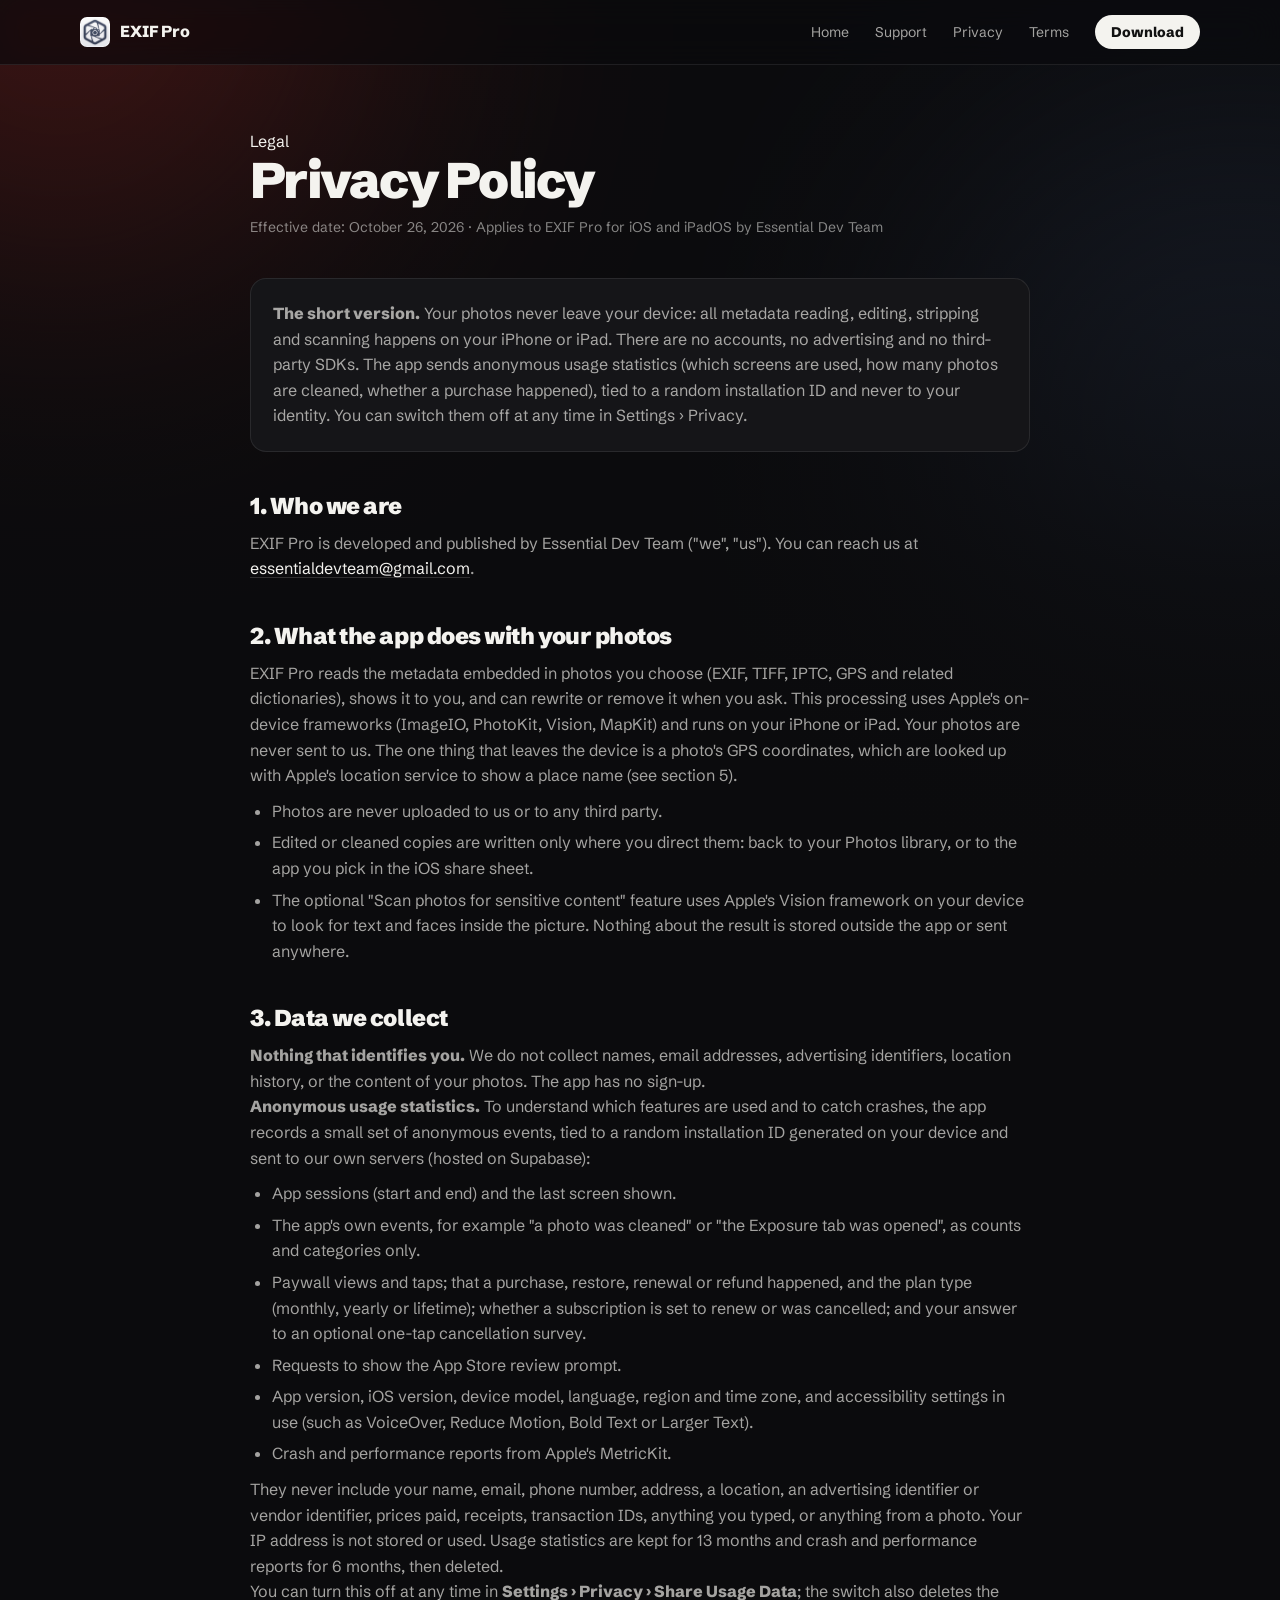
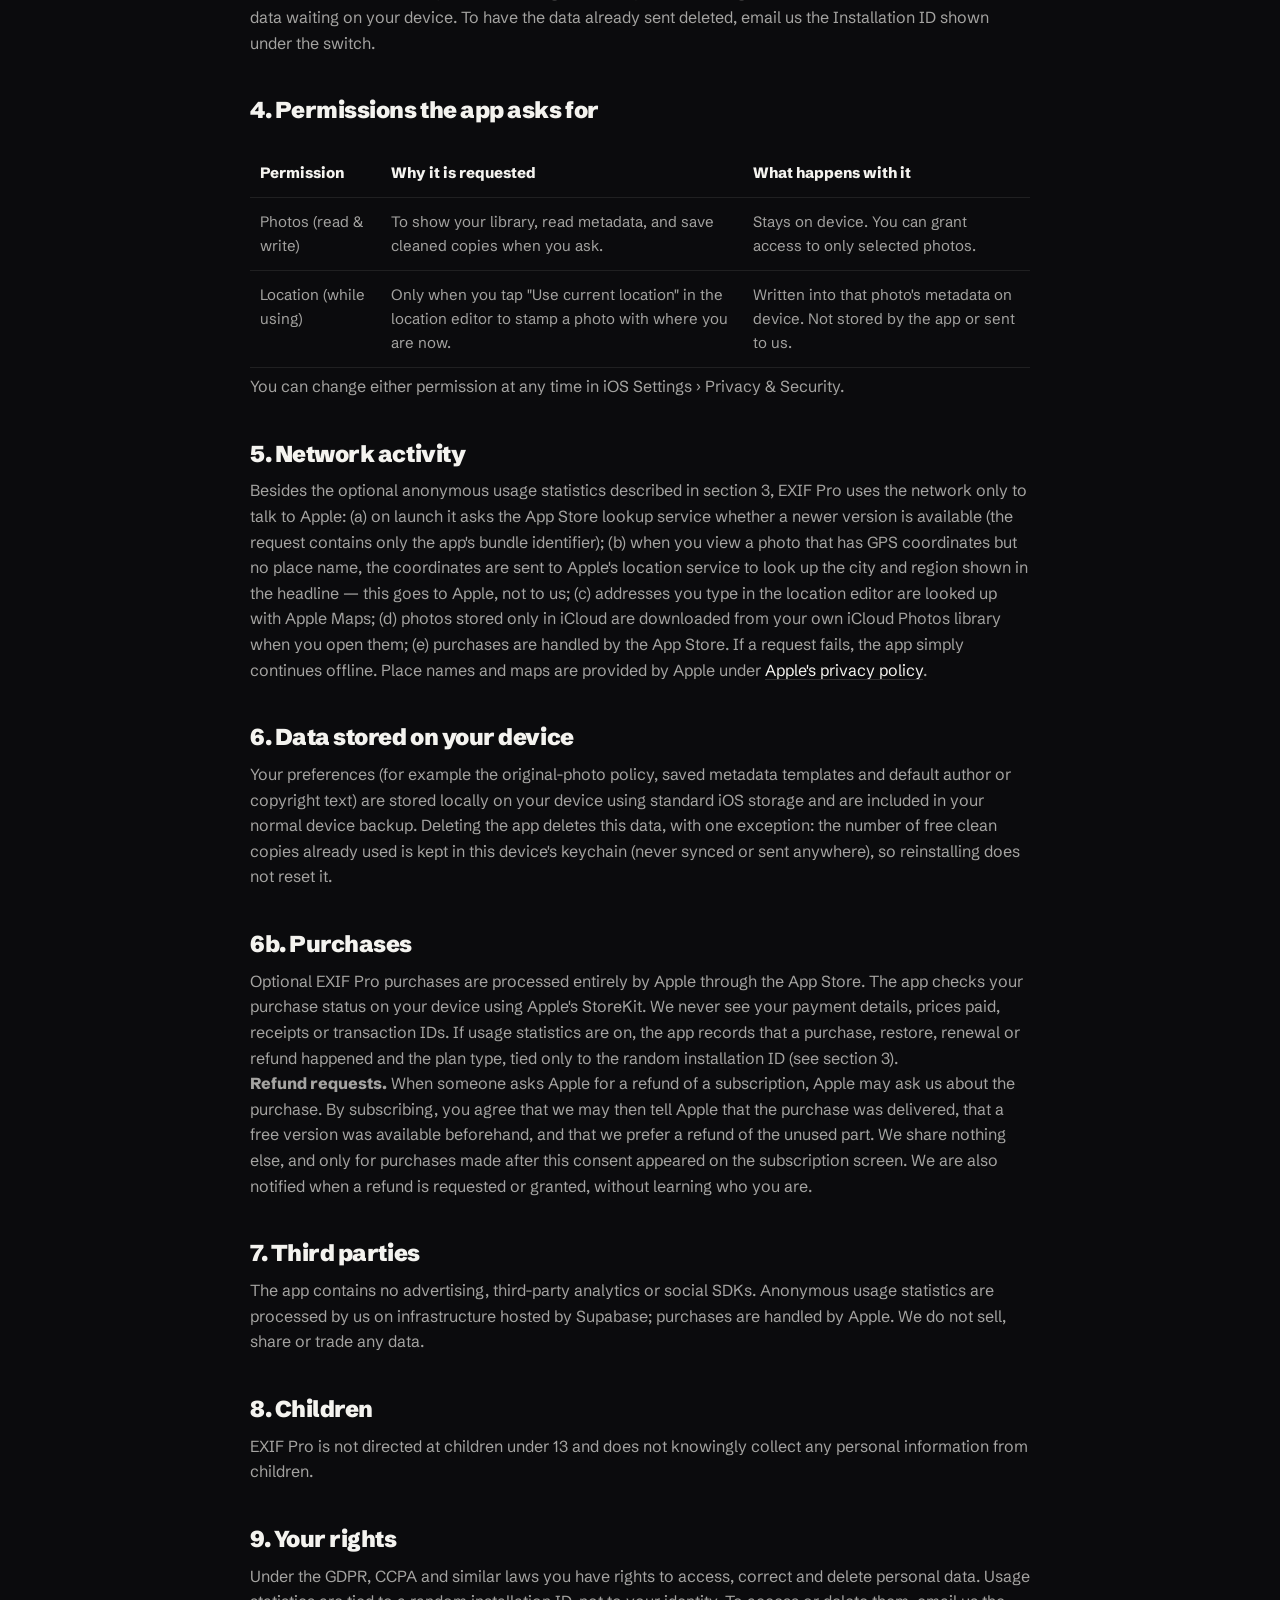
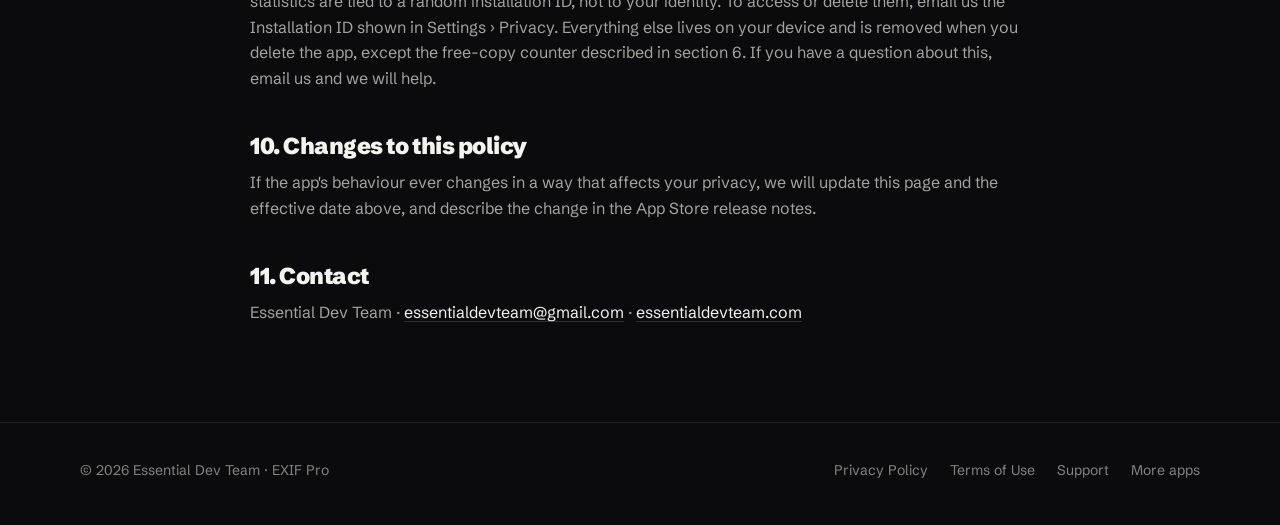
==== commit d2e4c404: "Privacy: Refund requests paragraph (subscription consent line in the 1.0.1 paywall) Co-Authored-By: " ====
--- a/privacy.html
+++ b/privacy.html
@@ -30,7 +30,7 @@
     <div class="container">
       <div class="kicker">Legal</div>
       <h1>Privacy Policy</h1>
-      <p class="meta">Effective date: October 16, 2026 · Applies to EXIF Pro for iOS and iPadOS by Essential Dev Team</p>
+      <p class="meta">Effective date: October 26, 2026 · Applies to EXIF Pro for iOS and iPadOS by Essential Dev Team</p>
 
       <div class="box">
         <p><b style="color:var(--text)">The short version.</b> Your photos never leave your device: all metadata reading, editing, stripping and scanning happens on your iPhone or iPad. There are no accounts, no advertising and no third-party SDKs. The app sends anonymous usage statistics (which screens are used, how many photos are cleaned, whether a purchase happened), tied to a random installation ID and never to your identity. You can switch them off at any time in Settings › Privacy.</p>
@@ -79,6 +79,7 @@
 
       <h2>6b. Purchases</h2>
       <p>Optional EXIF Pro purchases are processed entirely by Apple through the App Store. The app checks your purchase status on your device using Apple's StoreKit. We never see your payment details, prices paid, receipts or transaction IDs. If usage statistics are on, the app records that a purchase, restore, renewal or refund happened and the plan type, tied only to the random installation ID (see section 3).</p>
+      <p><strong>Refund requests.</strong> When someone asks Apple for a refund of a subscription, Apple may ask us about the purchase. By subscribing, you agree that we may then tell Apple that the purchase was delivered, that a free version was available beforehand, and that we prefer a refund of the unused part. We share nothing else, and only for purchases made after this consent appeared on the subscription screen. We are also notified when a refund is requested or granted, without learning who you are.</p>
 
       <h2>7. Third parties</h2>
       <p>The app contains no advertising, third-party analytics or social SDKs. Anonymous usage statistics are processed by us on infrastructure hosted by Supabase; purchases are handled by Apple. We do not sell, share or trade any data.</p>
